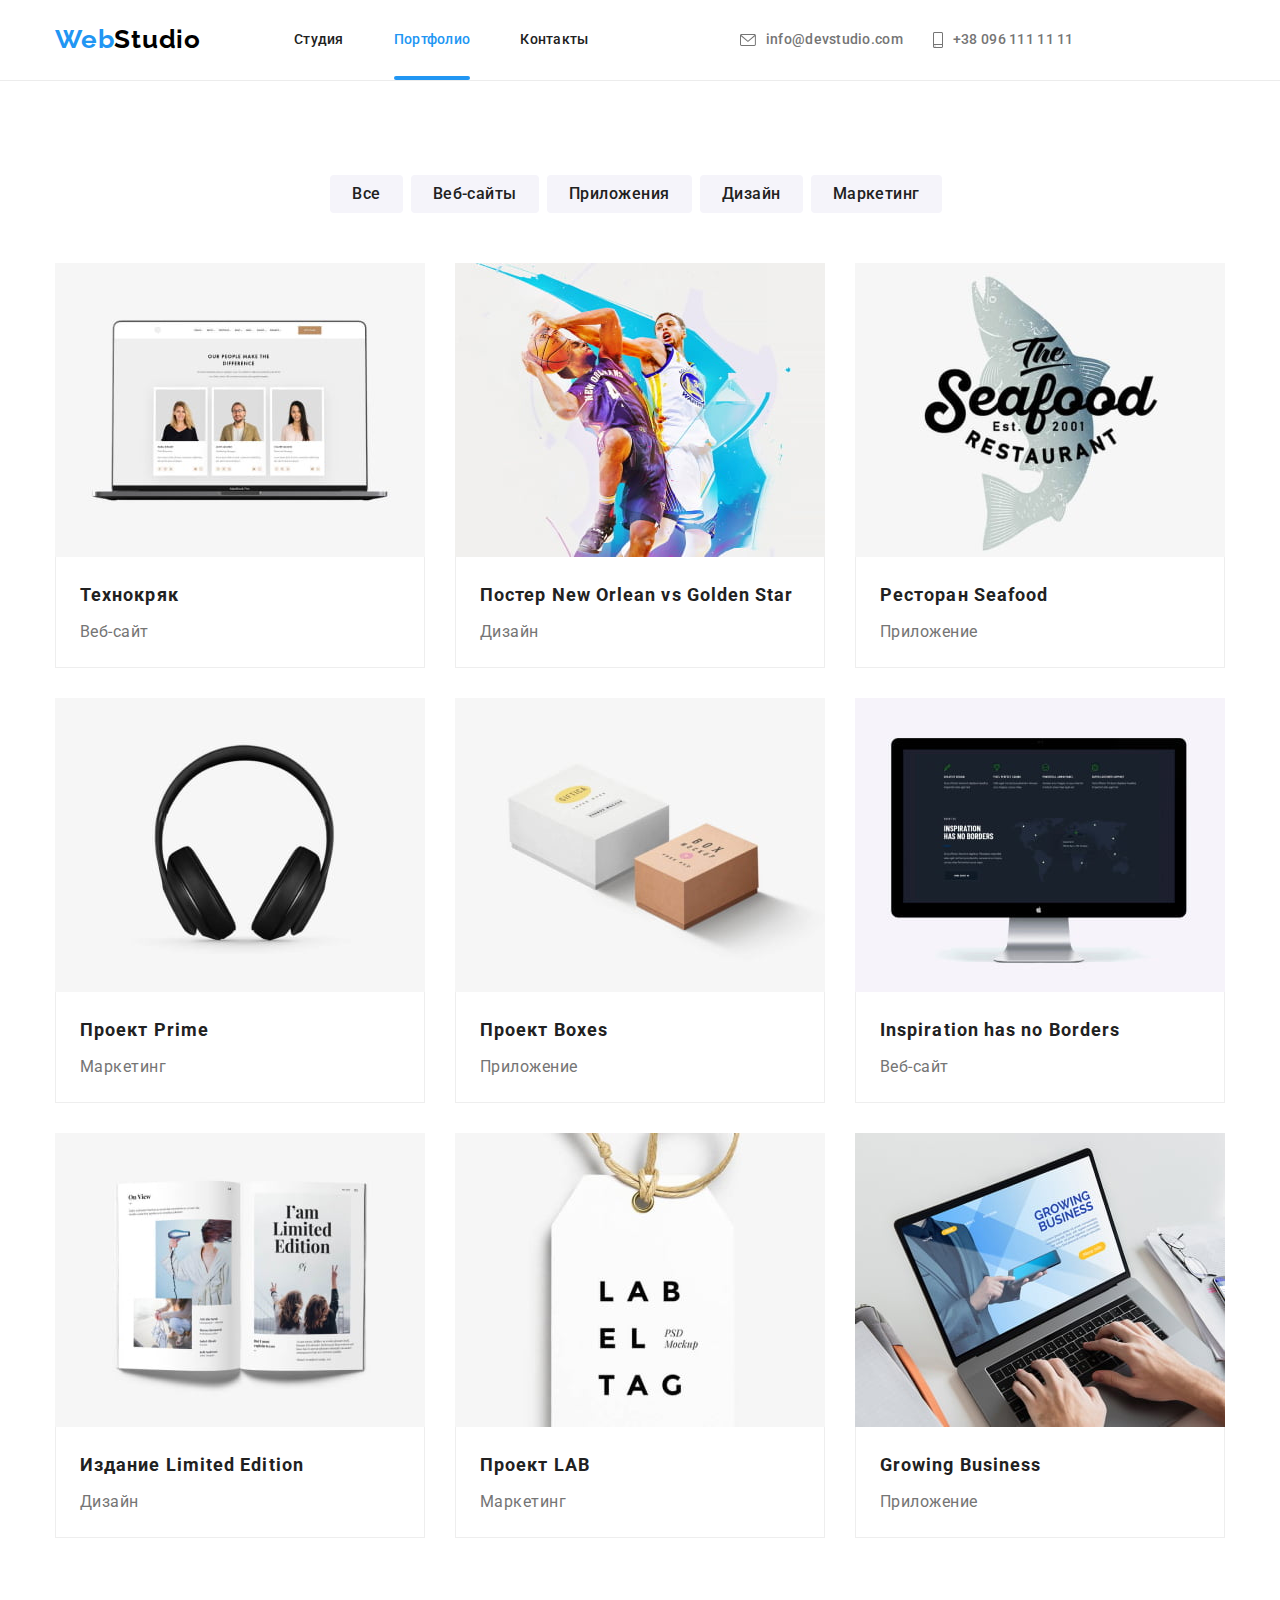
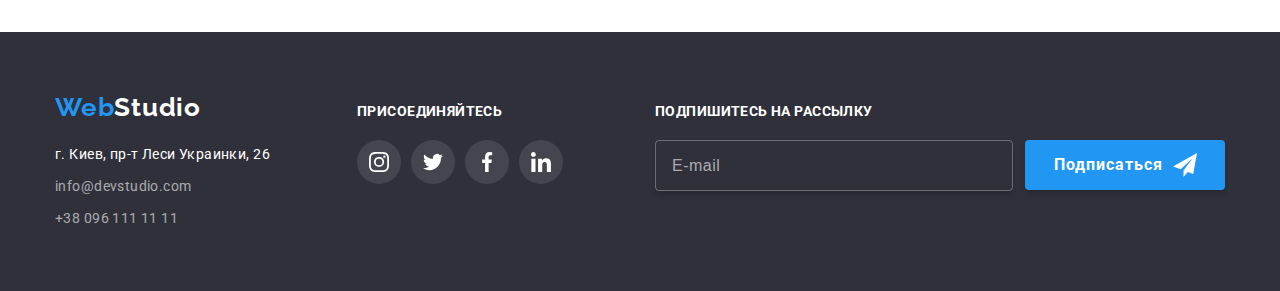
==== portfolio.html @ a3a2fc8f "save 27.04" ====
<!DOCTYPE html>
<html lang="ru">
  <head>
    <meta charset="UTF-8" />
    <meta http-equiv="X-UA-Compatible" content="IE=edge" />
    <meta name="viewport" content="width=device-width, initial-scale=1.0" />
    <title>Портфолио</title>
    <link rel="preconnect" href="https://fonts.googleapis.com" />
    <link rel="preconnect" href="https://fonts.gstatic.com" crossorigin />
    <link
      href="https://fonts.googleapis.com/css2?family=Raleway:wght@700&family=Roboto:wght@400;500;700;900&display=swap"
      rel="stylesheet"
    />
    <link rel="stylesheet" href="./css/main.min.css" />
  </head>
  <body>
    <!-- ---------------------------------------- Шапка ---------------------------------------- -->
    <div class="header">
      <div class="container">
        <div class="header-box">
          <a class="logo" href="./index.html" title="WebStudio"
            ><span class="logo--part">Web</span><span>Studio</span></a
          >
          <button
            type="button"
            class="header-box__button is-open"
            aria-expanded="false"
            aria-controls="header__container"
            data-menu-button
          >
            <!-- viewbox="0 0 40 40" - Меняю значение высоты svg по умолчанию со 150px на нужный мне -->
            <svg class="header-box__icon" aria-label="Переключатель мобильного меню">
              <use class="header-box__icon-cross" href="./images/sprite.svg#menu-close"></use>
              <use class="header-box__icon-menu" href="./images/sprite.svg#menu"></use>
            </svg>
          </button>
          <div class="header__container" id="header__container" data-menu>
            <ul class="nav__list">
              <li class="nav__item">
                <a class="nav__link" href="./index.html" title="Студия">Студия</a>
              </li>
              <li class="nav__item nav__item--select">
                <a class="nav__link nav__link--select" href="./portfolio.html" title="Портфолио"
                  >Портфолио</a
                >
              </li>
              <li class="nav__item">
                <a class="nav__link" href="#" title="Контакты">Контакты</a>
              </li>
            </ul>
            <ul class="contact__list">
              <li class="contact__item">
                <a class="contact__link" href="tel:+380961111111">
                  <div class="contact__box">
                    <div class="contact__icon-box">
                      <svg class="contact__icon-phone">
                        <use href="./images/sprite.svg#smartphone"></use>
                      </svg>
                    </div>
                    <div>+38 096 111 11 11</div>
                  </div>
                </a>
              </li>
              <li class="contact__item">
                <a class="contact__link" href="mailto:info@devstudio.com">
                  <div class="contact__box">
                    <div class="contact__icon-box">
                      <svg class="contact__icon-email">
                        <use href="./images/sprite.svg#envelope"></use>
                      </svg>
                    </div>
                    <div>info@devstudio.com</div>
                  </div>
                </a>
              </li>
            </ul>
            <ul class="social__list">
              <li class="social__item"><a href="#" class="header__link-social">Instagram</a></li>
              <li class="social__item"><a href="#" class="header__link-social">Twitter</a></li>
              <li class="social__item"><a href="#" class="header__link-social">Facebook</a></li>
              <li class="social__item"><a href="#" class="header__link-social">LinkedIn</a></li>
            </ul>
          </div>
        </div>
      </div>
    </div>
    <!-- ----------------------------------- Основной раздел ----------------------------------- -->
    <main>
      <section class="section">
        <div class="container">
          <h1 class="title-invisible">Портфолио</h1>
          <ul class="portfolio__list-btn">
            <li>
              <button class="portfolio__btn" type="button">Все</button>
            </li>
            <li>
              <button class="portfolio__btn" type="button">Веб-сайты</button>
            </li>
            <li>
              <button class="portfolio__btn" type="button">Приложения</button>
            </li>
            <li>
              <button class="portfolio__btn" type="button">Дизайн</button>
            </li>
            <li>
              <button class="portfolio__btn" type="button">Маркетинг</button>
            </li>
          </ul>
          <ul class="portfolio__list-project">
            <li class="portfolio__card">
              <div class="portfolio__card-wrap">
                <img src="./images/portfolio1.jpg" alt="Ноутбук" />
                <div class="portfolio__card-overlay">
                  Технокряк это современная площадка распространения коронавируса. Компании
                  используют эту платформу для цифрового шпионажа и атак на защищённые сервера
                  конкурентов.
                </div>
              </div>
              <a href="#">
                <div class="portfolio__card-border">
                  <h2 class="portfolio__title">Технокряк</h2>
                  <p class="portfolio__subtitle">Веб-сайт</p>
                </div>
              </a>
            </li>
            <li class="portfolio__card">
              <div class="portfolio__card-wrap">
                <img src="./images/portfolio2.jpg" alt="НБА" />
                <div class="portfolio__card-overlay"></div>
              </div>
              <a href="#">
                <div class="portfolio__card-border">
                  <h2 class="portfolio__title">
                    Постер <span lang="en">New Orlean vs Golden Star</span>
                  </h2>
                  <p class="portfolio__subtitle">Дизайн</p>
                </div>
              </a>
            </li>
            <li class="portfolio__card">
              <div class="portfolio__card-wrap">
                <img src="./images/portfolio3.jpg" alt="Рыбный ресторан" />
                <div class="portfolio__card-overlay"></div>
              </div>
              <a href="#">
                <div class="portfolio__card-border">
                  <h2 class="portfolio__title">Ресторан <span lang="en">Seafood</span></h2>
                  <p class="portfolio__subtitle">Приложение</p>
                </div>
              </a>
            </li>
            <li class="portfolio__card">
              <div class="portfolio__card-wrap">
                <img src="./images/portfolio4.jpg" alt="Наушники" />
                <div class="portfolio__card-overlay"></div>
              </div>
              <a href="#">
                <div class="portfolio__card-border">
                  <h2 class="portfolio__title">Проект <span lang="en">Prime</span></h2>
                  <p class="portfolio__subtitle">Маркетинг</p>
                </div>
              </a>
            </li>
            <li class="portfolio__card">
              <div class="portfolio__card-wrap">
                <img src="./images/portfolio5.jpg" alt="Коробки" />
                <div class="portfolio__card-overlay"></div>
              </div>
              <a href="#">
                <div class="portfolio__card-border">
                  <h2 class="portfolio__title">Проект <span lang="en">Boxes</span></h2>
                  <p class="portfolio__subtitle">Приложение</p>
                </div>
              </a>
            </li>
            <li class="portfolio__card">
              <div class="portfolio__card-wrap">
                <img src="./images/portfolio6.jpg" alt="Монитор" />
                <div class="portfolio__card-overlay"></div>
              </div>
              <a href="#">
                <div class="portfolio__card-border">
                  <h2 class="portfolio__title" lang="en">Inspiration has no Borders</h2>
                  <p class="portfolio__subtitle">Веб-сайт</p>
                </div>
              </a>
            </li>
            <li class="portfolio__card">
              <div class="portfolio__card-wrap">
                <img src="./images/portfolio7.jpg" alt="Журнал" />
                <div class="portfolio__card-overlay"></div>
              </div>
              <a href="#">
                <div class="portfolio__card-border">
                  <h2 class="portfolio__title">Издание <span lang="en">Limited Edition</span></h2>
                  <p class="portfolio__subtitle">Дизайн</p>
                </div>
              </a>
            </li>
            <li class="portfolio__card">
              <div class="portfolio__card-wrap">
                <img src="./images/portfolio8.jpg" alt="Бирка" />
                <div class="portfolio__card-overlay"></div>
              </div>
              <a href="#">
                <div class="portfolio__card-border">
                  <h2 class="portfolio__title">Проект <span lang="en">LAB</span></h2>
                  <p class="portfolio__subtitle">Маркетинг</p>
                </div>
              </a>
            </li>
            <li class="portfolio__card">
              <div class="portfolio__card-wrap">
                <img src="./images/portfolio9.jpg" alt="Ноутбук" />
                <div class="portfolio__card-overlay"></div>
              </div>
              <a href="#">
                <div class="portfolio__card-border">
                  <h2 class="portfolio__title" lang="en">Growing Business</h2>
                  <p class="portfolio__subtitle">Приложение</p>
                </div>
              </a>
            </li>
          </ul>
        </div>
      </section>
    </main>
    <!-- --------------------------------------- Подвал ---------------------------------------- -->
    <footer class="section-footer">
      <div class="container">
        <div class="footer">
          <div class="footer__contact">
            <a class="logo logo--footer-view" href="./index.html" title="WebStudio"
              ><span class="logo--part">Web</span>Studio</a
            >
            <address>
              <a
                class="footer__address"
                href="https://goo.gl/maps/hgMJXTx3wMzwPdLG6"
                target="_blank"
                title="Адрес"
                rel="noopener nofollow noreferrer"
                >г. Киев, пр-т Леси Украинки, 26</a
              >
              <ul class="footer__list-links">
                <li>
                  <a class="footer__link" href="mailto:info@devstudio.com">info@devstudio.com</a>
                </li>
                <li>
                  <a class="footer__link" href="tel:+380961111111">+38 096 111 11 11</a>
                </li>
              </ul>
            </address>
          </div>
          <div class="footer__follow">
            <h2 class="footer__title">присоединяйтесь</h2>
            <ul class="footer__list-social">
              <li>
                <a href="#" class="footer__link-social">
                  <svg class="footer__icon">
                    <use href="./images/sprite.svg#instagram"></use>
                  </svg>
                </a>
              </li>
              <li>
                <a href="#" class="footer__link-social">
                  <svg class="footer__icon">
                    <use href="./images/sprite.svg#twitter"></use>
                  </svg>
                </a>
              </li>
              <li>
                <a href="#" class="footer__link-social">
                  <svg class="footer__icon">
                    <use href="./images/sprite.svg#facebook"></use>
                  </svg>
                </a>
              </li>
              <li>
                <a href="#" class="footer__link-social">
                  <svg class="footer__icon">
                    <use href="./images/sprite.svg#linkedin"></use>
                  </svg>
                </a>
              </li>
            </ul>
          </div>
          <div class="footer__subscribe">
            <h2 class="footer__title">Подпишитесь на рассылку</h2>
            <form class="footer__form js-speaker-form-footer">
              <input type="email" name="E-mail" placeholder="E-mail" />
              <button class="footer__btn" type="submit">Подписаться</button>
            </form>
          </div>
        </div>
      </div>
    </footer>
    <script src="./js/menu.js"></script>
    <script src="./js/modal.js"></script>
    <script>
      (() => {
        document.querySelector('.js-speaker-form-footer').addEventListener('submit', e => {
          e.preventDefault();

          new FormData(e.currentTarget).forEach((value, name) => console.log(`${name}: ${value}`));
        });
      })();
    </script>
  </body>
</html>
---- css/main.min.css ----
/*! modern-normalize v1.1.0 | MIT License | https://github.com/sindresorhus/modern-normalize */*,::before,::after{-webkit-box-sizing:border-box;box-sizing:border-box}html{-moz-tab-size:4;-o-tab-size:4;tab-size:4}html{line-height:1.15;-webkit-text-size-adjust:100%}body{margin:0}body{font-family:system-ui,-apple-system,"Segoe UI",Roboto,Helvetica,Arial,sans-serif,"Apple Color Emoji","Segoe UI Emoji"}hr{height:0;color:inherit}abbr[title]{-webkit-text-decoration:underline dotted;text-decoration:underline dotted}b,strong{font-weight:bolder}code,kbd,samp,pre{font-family:ui-monospace,SFMono-Regular,Consolas,"Liberation Mono",Menlo,monospace;font-size:1em}small{font-size:80%}sub,sup{font-size:75%;line-height:0;position:relative;vertical-align:baseline}sub{bottom:-0.25em}sup{top:-0.5em}table{text-indent:0;border-color:inherit}button,input,optgroup,select,textarea{font-family:inherit;font-size:100%;line-height:1.15;margin:0}button,select{text-transform:none}button,[type=button],[type=reset],[type=submit]{-webkit-appearance:button}::-moz-focus-inner{border-style:none;padding:0}:-moz-focusring{outline:1px dotted ButtonText}:-moz-ui-invalid{box-shadow:none}legend{padding:0}progress{vertical-align:baseline}::-webkit-inner-spin-button,::-webkit-outer-spin-button{height:auto}[type=search]{-webkit-appearance:textfield;outline-offset:-2px}::-webkit-search-decoration{-webkit-appearance:none}::-webkit-file-upload-button{-webkit-appearance:button;font:inherit}summary{display:list-item}*:where(:not(iframe, canvas, img, svg, video):not(svg *, symbol *)){all:unset;display:revert}*,*::before,*::after{-webkit-box-sizing:border-box;box-sizing:border-box}a,button{cursor:revert}ol,ul,menu{list-style:none}img{max-width:100%}table{border-collapse:collapse}textarea{white-space:revert}meter{-webkit-appearance:revert;-moz-appearance:revert;appearance:revert}::-webkit-input-placeholder{color:unset}::-moz-placeholder{color:unset}:-ms-input-placeholder{color:unset}::-ms-input-placeholder{color:unset}::placeholder{color:unset}:where([hidden]){display:none}:where([contenteditable]){-moz-user-modify:read-write;-webkit-user-modify:read-write;overflow-wrap:break-word;-webkit-line-break:after-white-space}:where([draggable="true"]){-webkit-user-drag:element}input[type=checkbox],input[type=radio]{all:revert}input,textarea,select,label{all:revert}img{display:block;max-width:100%}:root{--bg-color-main: #ffffff;--accent-color: #2196f3;--main-font-color: #757575;--accent-font-color: #ffffff;--title-font-color: #212121;--minor-bg-color: #f5f4fa;--logo-half-color: #000000;--bg-color-active-btn: #188ce8;--footer-color: #2f303a;--noactive-icon-color: #afb1b8;--main-margin: 30px;--timing-duration: 250ms;--timing-function: cubic-bezier(0.4, 0, 0.2, 1)}.portfolio__card-overlay,.portfolio__card,.portfolio__btn,.footer__btn,.footer__link-social,.footer__link,.footer__address,.clients__icon,.clients__link,.team__icon-social,.team__link-social,.modal__btn-form,.modal__icon-checkbox,.modal__field textarea,.modal__input,.modal__icon,.modal__icon-close,.modal,.backdrop,.hero__btn,.contact__icon-phone,.contact__icon-email,.contact__link,.nav__link,.header-box__icon,.logo{-webkit-transition-duration:var(--timing-duration);transition-duration:var(--timing-duration);-webkit-transition-timing-function:var(--timing-function);transition-timing-function:var(--timing-function)}body{font-family:"Roboto",sans-serif;font-size:14px;background-color:var(--bg-color-main);color:var(--main-font-color)}.container{margin-left:auto;margin-right:auto;padding-left:15px;padding-right:15px}@media screen and (min-width: 480px){.container{width:480px}}@media screen and (min-width: 768px){.container{width:768px}}@media screen and (min-width: 1200px){.container{width:1200px}}.title-invisible{position:absolute;width:1px;height:1px;margin:-1px;border:0;padding:0;white-space:nowrap;-webkit-clip-path:inset(100%);clip-path:inset(100%);clip:rect(0 0 0 0);overflow:hidden}.section{padding-top:60px;padding-bottom:60px}.section:nth-child(3){display:none}@media screen and (min-width: 1200px){.section{padding-top:94px;padding-bottom:94px}.section:nth-child(3){display:block;padding-top:0}}.logo{display:inline-block;padding-top:16px;padding-bottom:16px;font-family:"Raleway",sans-serif;font-weight:bold;font-size:24px;line-height:1.17;letter-spacing:.03em;color:var(--logo-half-color);-webkit-transition-property:color;transition-property:color}@media screen and (min-width: 768px){.logo{padding-top:26px;padding-bottom:26px}}@media screen and (min-width: 1200px){.logo{padding-top:24px;padding-bottom:25px;font-size:26px;line-height:1.19}}.logo:hover{color:var(--accent-color)}.logo:focus{color:var(--accent-color)}.logo--part{color:var(--accent-color)}.logo--footer-view{padding:0;margin-bottom:20px;color:var(--accent-font-color)}.header{position:relative;border-bottom:1px solid #ececec}.header-box{display:-webkit-box;display:-ms-flexbox;display:flex;-webkit-box-align:center;-ms-flex-align:center;align-items:center;-webkit-box-pack:justify;-ms-flex-pack:justify;justify-content:space-between;min-height:60px}@media screen and (min-width: 768px){.header-box{min-height:80px}}.header-box__button{display:-webkit-inline-box;display:-ms-inline-flexbox;display:inline-flex;width:40px;height:40px;margin-top:10px;border:none;background-color:rgba(0,0,0,0);z-index:4}@media screen and (min-width: 768px){.header-box__button{display:none}}.header-box__button .header-box__icon-cross{display:none}.header-box__button.is-open .header-box__icon-cross{display:block}.header-box__button.is-open .header-box__icon-menu{display:none}.header-box__icon{fill:var(--title-font-color);-webkit-transition-property:fill;transition-property:fill}.header-box__button:hover .header-box__icon{cursor:pointer;fill:var(--accent-color)}.header__container{background-color:var(--bg-color-main)}@media screen and (max-width: 767px){.header__container{display:none;padding-top:48px;padding-left:40px;position:absolute;top:0;left:0;width:100%;height:796px;z-index:3}.header__container.is-open{display:block}}@media screen and (min-width: 768px){.header__container{display:-webkit-box;display:-ms-flexbox;display:flex;-webkit-box-flex:1;-ms-flex-positive:1;flex-grow:1;-webkit-box-pack:justify;-ms-flex-pack:justify;justify-content:space-between}}@media screen and (min-width: 768px){.nav__list{display:-webkit-box;display:-ms-flexbox;display:flex;margin-left:88px}}@media screen and (min-width: 1200px){.nav__list{display:-webkit-box;display:-ms-flexbox;display:flex;margin-left:93px}}@media screen and (max-width: 767px){.nav__item:not(:last-child){margin-bottom:32px}}@media screen and (min-width: 768px){.nav__item:not(:last-child){margin-right:50px}}@media screen and (min-width: 768px){.nav__item--select{position:relative}.nav__item--select::after{position:absolute;display:block;content:"";bottom:0;left:0;width:100%;height:4px;background:var(--accent-color);border-radius:2px}}@media screen and (min-width: 768px){.nav__link.nav__link--select{color:var(--accent-color);-webkit-transition-property:color;transition-property:color;-webkit-transition-duration:var(--timing-duration);transition-duration:var(--timing-duration);-webkit-transition-timing-function:var(--timing-function);transition-timing-function:var(--timing-function)}}.nav__link{color:var(--title-font-color);-webkit-transition-property:color;transition-property:color}@media screen and (max-width: 767px){.nav__link{display:inline-block;font-weight:500;font-size:40px;line-height:1.18;letter-spacing:.02em}}@media screen and (min-width: 768px){.nav__link{display:block;padding-top:32px;padding-bottom:32px;font-weight:500;font-size:14px;line-height:1.14;letter-spacing:.02em}}.nav__link:hover{color:var(--accent-color)}.nav__link:focus{color:var(--accent-color)}@media screen and (min-width: 768px)and (max-width: 1199px){.contact__list{display:-webkit-box;display:-ms-flexbox;display:flex;-webkit-box-orient:vertical;-webkit-box-direction:reverse;-ms-flex-direction:column-reverse;flex-direction:column-reverse;margin-left:82px;padding-top:21px;padding-bottom:21px}}@media screen and (min-width: 1200px){.contact__list{display:-webkit-box;display:-ms-flexbox;display:flex;-webkit-box-orient:horizontal;-webkit-box-direction:reverse;-ms-flex-direction:row-reverse;flex-direction:row-reverse;-webkit-box-pack:end;-ms-flex-pack:end;justify-content:flex-end}}@media screen and (max-width: 767px){.contact__item:not(:last-child){margin-top:302px;margin-bottom:32px}}@media screen and (min-width: 768px)and (max-width: 1199px){.contact__item:not(:first-child){margin-bottom:10px}}@media screen and (min-width: 1200px){.contact__item:not(:first-child){margin-right:30px}}@media screen and (min-width: 768px){.contact__box{display:-webkit-box;display:-ms-flexbox;display:flex;-webkit-box-align:center;-ms-flex-align:center;align-items:center}}@media screen and (max-width: 767px){.contact__icon-box{display:none}}.contact__link{color:inherit;-webkit-transition-property:color;transition-property:color}@media screen and (max-width: 767px){.contact__link{display:inline-block}.contact__link[href*=tel]{font-weight:500;font-size:34px;line-height:1.18;letter-spacing:.02em;color:var(--accent-color)}.contact__link[href*=mailto]{font-weight:500;font-size:24px;line-height:1.17;letter-spacing:.02em;color:inherit}}@media screen and (min-width: 768px){.contact__link{display:block;font-family:"Roboto";font-weight:500;font-size:12px;line-height:1.17;letter-spacing:.02em}.contact__link:hover{color:var(--accent-color)}.contact__link:focus{color:var(--accent-color)}}@media screen and (min-width: 1200px){.contact__link{display:block;padding-top:32px;padding-bottom:32px;font-weight:500;font-size:14px;line-height:1.14;letter-spacing:.02em}.contact__link:hover{color:var(--accent-color)}.contact__link:focus{color:var(--accent-color)}}.contact__icon-email{display:block;margin-right:10px;width:16px;height:12px;fill:var(--main-font-color);-webkit-transition-property:fill;transition-property:fill}.contact__icon-phone{display:block;margin-right:10px;width:10px;height:16px;fill:var(--main-font-color);-webkit-transition-property:fill;transition-property:fill}.contact__link:hover .contact__icon-email{fill:var(--accent-color)}.contact__link:hover .contact__icon-phone{fill:var(--accent-color)}.contact__link:focus .contact__icon-email{fill:var(--accent-color)}.contact__link:focus .contact__icon-phone{fill:var(--accent-color)}.social__list{margin-top:64px}.social__item{display:inline-block}.social__item:not(:first-child){padding-left:10px}.social__item:not(:last-child){padding-right:10px;border-right:1px solid rgba(33,33,33,.2)}@media screen and (min-width: 768px){.social__item{display:none}}.header__link-social{font-weight:500;font-size:18px;line-height:1.22;letter-spacing:.02em;color:var(--accent-color)}.hero{padding-top:118px;padding-bottom:118px;height:400px;max-width:480px;margin-left:auto;margin-right:auto;background-color:#c4c4c4;background-image:-webkit-gradient(linear, left top, right top, from(rgba(47, 48, 58, 0.4)), to(rgba(47, 48, 58, 0.4))),url(../images/hero.jpg);background-image:linear-gradient(to right, rgba(47, 48, 58, 0.4), rgba(47, 48, 58, 0.4)),url(../images/hero.jpg);background-repeat:no-repeat;background-position:center;background-size:cover}@media screen and (min-width: 768px){.hero{max-width:768px}}@media screen and (min-width: 1200px){.hero{padding-top:200px;padding-bottom:200px;height:600px;max-width:1600px}}.hero__title{display:block;margin-left:auto;margin-right:auto;margin-bottom:var(--main-margin);width:360px;font-weight:900;font-size:26px;line-height:1.62;text-align:center;letter-spacing:.06em;text-transform:uppercase;color:var(--accent-font-color)}@media screen and (min-width: 1200px){.hero__title{width:696px;font-size:44px;line-height:1.36}}.hero__btn{display:block;margin-left:auto;margin-right:auto;padding:10px 32px;min-width:200px;border-radius:4px;border:none;font-family:inherit;font-weight:bold;font-size:16px;line-height:1.87;-webkit-box-align:center;-ms-flex-align:center;align-items:center;text-align:center;letter-spacing:.06em;background-color:var(--accent-color);color:var(--accent-font-color);-webkit-transition-property:background-color,-webkit-box-shadow;transition-property:background-color,-webkit-box-shadow;transition-property:background-color,box-shadow;transition-property:background-color,box-shadow,-webkit-box-shadow}.hero__btn:hover{background-color:var(--bg-color-active-btn);cursor:pointer;-webkit-box-shadow:0px 4px 4px rgba(0,0,0,.15);box-shadow:0px 4px 4px rgba(0,0,0,.15)}.hero__btn:focus{background-color:var(--bg-color-active-btn);cursor:pointer;-webkit-box-shadow:0px 4px 4px rgba(0,0,0,.15);box-shadow:0px 4px 4px rgba(0,0,0,.15)}.backdrop{position:fixed;top:0;left:0;width:100%;height:100%;z-index:2;opacity:1;overflow-y:scroll;background:rgba(0,0,0,.2);-webkit-transition-property:opacity;transition-property:opacity}.backdrop.is-hidden{opacity:0;pointer-events:none}.modal{position:absolute;top:50%;left:50%;-webkit-transform:translate(-50%, -50%) perspective(600px) rotateX(0deg);transform:translate(-50%, -50%) perspective(600px) rotateX(0deg);opacity:1;width:450px;height:609px;z-index:3;background:var(--bg-color-main);-webkit-box-shadow:0px 1px 3px rgba(0,0,0,.12),0px 1px 1px rgba(0,0,0,.14),0px 2px 1px rgba(0,0,0,.2);box-shadow:0px 1px 3px rgba(0,0,0,.12),0px 1px 1px rgba(0,0,0,.14),0px 2px 1px rgba(0,0,0,.2);border-radius:4px;-webkit-transition-property:opacity,-webkit-transform;transition-property:opacity,-webkit-transform;transition-property:transform,opacity;transition-property:transform,opacity,-webkit-transform}@media screen and (min-width: 1200px){.modal{width:528px;height:581px}}.modal__title{padding-top:40px;margin-left:40px;width:370px;font-weight:700;font-size:20px;line-height:1.15;text-align:center;letter-spacing:.03em;color:var(--title-font-color)}@media screen and (min-width: 1200px){.modal__title{width:448px}}.backdrop.is-hidden .modal{-webkit-transform:translate(-50%, -50%) perspective(600px) rotateX(-45deg);transform:translate(-50%, -50%) perspective(600px) rotateX(-45deg);opacity:0}.modal__btn-close{position:absolute;display:block;top:8px;right:8px;width:30px;height:30px}.modal__icon-close{position:absolute;display:block;top:8px;right:8px;width:30px;height:30px;fill:var(--title-font-color);-webkit-transition-property:fill;transition-property:fill}.modal__icon-close:hover{cursor:pointer;fill:var(--accent-color)}.modal__icon-close:focus{cursor:pointer;fill:var(--accent-color)}.modal__form{width:370px;margin-left:auto;margin-right:auto;margin-top:12px}@media screen and (min-width: 1200px){.modal__form{width:448px}}.modal__field{display:-webkit-box;display:-ms-flexbox;display:flex;-webkit-box-orient:vertical;-webkit-box-direction:normal;-ms-flex-direction:column;flex-direction:column;position:relative;font-weight:400;font-size:12px;line-height:1.17;letter-spacing:.01em}.modal__icon{position:absolute;top:44%;left:12px;display:inline-block;width:18px;height:18px;fill:var(--title-font-color);-webkit-transition-property:fill;transition-property:fill}.modal__input{height:40px;margin-top:4px;margin-bottom:10px;padding-left:40px;border:1px solid rgba(33,33,33,.2);border-radius:4px;-webkit-transition-property:border-color;transition-property:border-color}@media screen and (min-width: 1200px){.modal__input{padding-left:42px}}.modal__field:focus-within>.modal__input{outline:none;border:1px solid var(--accent-color);border-radius:4px}.modal__field:focus-within>.modal__icon{fill:var(--accent-color)}.modal__field textarea{height:120px;padding-left:16px;padding-right:16px;padding-top:12px;padding-bottom:12px;margin-top:4px;resize:none;border:1px solid rgba(33,33,33,.2);-webkit-box-sizing:border-box;box-sizing:border-box;border-radius:4px;-webkit-transition-property:border-color;transition-property:border-color}.modal__field textarea:focus{outline:none;border:1px solid var(--accent-color);border-radius:4px}.modal__field textarea::-webkit-input-placeholder{font-family:"Roboto";font-weight:400;font-size:14px;line-height:1.14;letter-spacing:.01em;color:rgba(117,117,117,.5)}.modal__field textarea::-moz-placeholder{font-family:"Roboto";font-weight:400;font-size:14px;line-height:1.14;letter-spacing:.01em;color:rgba(117,117,117,.5)}.modal__field textarea:-ms-input-placeholder{font-family:"Roboto";font-weight:400;font-size:14px;line-height:1.14;letter-spacing:.01em;color:rgba(117,117,117,.5)}.modal__field textarea::-ms-input-placeholder{font-family:"Roboto";font-weight:400;font-size:14px;line-height:1.14;letter-spacing:.01em;color:rgba(117,117,117,.5)}.modal__field textarea::placeholder{font-family:"Roboto";font-weight:400;font-size:14px;line-height:1.14;letter-spacing:.01em;color:rgba(117,117,117,.5)}.modal__field-checkbox{display:-webkit-box;display:-ms-flexbox;display:flex;margin-top:20px;-webkit-box-align:center;-ms-flex-align:center;align-items:center;text-align:center;font-size:12px;line-height:1.17;letter-spacing:.03em}@media screen and (min-width: 1200px){.modal__field-checkbox{margin-left:13px;font-size:14px;line-height:1.71}}.modal__field-checkbox input{appearance:none;-webkit-appearance:none;-moz-appearance:none;position:absolute}.modal__icon-checkbox{display:inline-block;width:15px;height:15px;margin-right:8px;border:2px solid var(--title-font-color);border-radius:2px;-webkit-transition-property:border-color,background-color;transition-property:border-color,background-color}@media screen and (min-width: 1200px){.modal__icon-checkbox{margin-right:7px}}.modal__field-checkbox input:checked+.modal__icon-checkbox{background-color:var(--accent-color);border-color:var(--accent-color);background-image:url(../images/check.svg);background-size:contain;background-origin:border-box}.modal__link-checkbox{-webkit-text-decoration-line:underline;text-decoration-line:underline;color:var(--accent-color)}.modal__btn-form{display:-webkit-box;display:-ms-flexbox;display:flex;width:200px;height:50px;margin-top:30px;margin-left:auto;margin-right:auto;font-weight:700;font-size:16px;line-height:1.88;-webkit-box-align:center;-ms-flex-align:center;align-items:center;-webkit-box-pack:center;-ms-flex-pack:center;justify-content:center;letter-spacing:.06em;color:var(--accent-font-color);background:var(--accent-color);-webkit-box-shadow:0px 4px 4px rgba(0,0,0,.15);box-shadow:0px 4px 4px rgba(0,0,0,.15);border-radius:4px;-webkit-transition-property:background-color;transition-property:background-color}.modal__btn-form:hover{background-color:var(--bg-color-active-btn);cursor:pointer}.modal__btn-form:focus{background-color:var(--bg-color-active-btn);cursor:pointer}@media screen and (min-width: 768px){.advantage__list{display:-webkit-box;display:-ms-flexbox;display:flex;-ms-flex-wrap:wrap;flex-wrap:wrap}}.advantage__item::before{display:block;margin-bottom:var(--main-margin);content:"";height:120px;background-color:var(--minor-bg-color);background-repeat:no-repeat;background-position:center}@media screen and (max-width: 767px){.advantage__item:not(:last-child){margin-bottom:var(--main-margin)}}@media screen and (min-width: 768px)and (max-width: 1199px){.advantage__item{display:block;-ms-flex-preferred-size:calc((100% - 1*var(--main-margin))/2);flex-basis:calc((100% - 1*var(--main-margin))/2)}.advantage__item:not(:nth-child(2n)){margin-right:var(--main-margin)}.advantage__item:not(:nth-last-child(-n+2)){margin-bottom:var(--main-margin)}}@media screen and (min-width: 1200px){.advantage__item{display:block;-ms-flex-preferred-size:calc((100% - 3*var(--main-margin))/4);flex-basis:calc((100% - 3*var(--main-margin))/4)}.advantage__item:not(:nth-child(4)){margin-right:var(--main-margin)}}.advantage__icon-one::before{background-image:url(../images/bg-antenna.svg)}.advantage__icon-two::before{background-image:url(../images/bg-clock.svg)}.advantage__icon-three::before{background-image:url(../images/bg-diagram.svg)}.advantage__icon-four::before{background-image:url(../images/bg-astronaut.svg)}.advantage__title{display:block;margin-bottom:10px;text-align:center;font-weight:bold;line-height:1.14;letter-spacing:.03em;text-transform:uppercase;color:var(--title-font-color)}@media screen and (min-width: 768px){.advantage__title{text-align:left}}.advantage__text{line-height:1.71;letter-spacing:.03em}.works__title{display:block;margin-bottom:50px;font-weight:bold;font-size:36px;line-height:1.16;text-align:center;letter-spacing:.03em;color:var(--title-font-color)}.works__list{display:-webkit-box;display:-ms-flexbox;display:flex;-webkit-box-pack:justify;-ms-flex-pack:justify;justify-content:space-between}.works__item{position:relative}.works__overlay{position:absolute;bottom:0;left:0;width:370px;height:70px;padding-top:27px;background:rgba(47,48,58,.8);font-style:normal;font-weight:700;font-size:14px;line-height:1.14;text-align:center;letter-spacing:.03em;text-transform:uppercase;color:var(--accent-font-color)}.team{background-color:var(--minor-bg-color)}.team__title{display:block;margin-bottom:50px;font-size:28px;font-weight:bold;line-height:1.18;text-align:center;letter-spacing:.03em;color:var(--title-font-color)}@media screen and (min-width: 1200px){.team__title{font-size:36px;line-height:1.16}}@media screen and (min-width: 768px){.team__list{display:-webkit-box;display:-ms-flexbox;display:flex;-ms-flex-wrap:wrap;flex-wrap:wrap}}.team__card{display:block;background-color:var(--bg-color-main);-webkit-box-shadow:0px 1px 3px rgba(0,0,0,.12),0px 1px 1px rgba(0,0,0,.14),0px 2px 1px rgba(0,0,0,.2);box-shadow:0px 1px 3px rgba(0,0,0,.12),0px 1px 1px rgba(0,0,0,.14),0px 2px 1px rgba(0,0,0,.2);border-radius:0px 0px 4px 4px}@media screen and (max-width: 767px){.team__card:not(:last-child){margin-bottom:var(--main-margin)}}@media screen and (min-width: 768px)and (max-width: 1199px){.team__card{display:block;width:calc((100% - 1*var(--main-margin))/2)}.team__card:not(:nth-child(2n)){margin-right:var(--main-margin)}.team__card:not(:nth-last-child(-n+2)){margin-bottom:var(--main-margin)}}@media screen and (min-width: 1200px){.team__card{display:block;width:calc((100% - 3*var(--main-margin))/4)}.team__card:not(:last-child){margin-right:var(--main-margin)}}.team__card-low{padding-top:30px;padding-bottom:30px}.team__nickname{min-width:250px;margin-left:auto;margin-right:auto;margin-bottom:10px;font-size:16px;line-height:1.19;text-align:center;letter-spacing:.03em;font-weight:500;color:var(--title-font-color)}.team__position{min-width:250px;margin-left:auto;margin-right:auto;font-size:16px;line-height:1.19;text-align:center;letter-spacing:.03em}.team__list-social{display:-webkit-box;display:-ms-flexbox;display:flex;-webkit-box-pack:center;-ms-flex-pack:center;justify-content:center;padding-left:32px;padding-right:32px;margin-top:16px}.team__link-social{display:block;margin-right:10px;padding:12px;background-color:var(--bg-color-main);text-decoration:none;border-radius:50%;-webkit-transition-property:background-color;transition-property:background-color}.team__link-social:hover{background-color:var(--accent-color)}.team__link-social:hover .team__icon-social{fill:var(--accent-font-color)}.team__link-social:focus{background-color:var(--accent-color)}.team__link-social:focus .team__icon-social{fill:var(--accent-font-color)}.team__icon-social{display:block;width:20px;height:20px;fill:var(--noactive-icon-color);-webkit-transition-property:fill;transition-property:fill}.clients__title{display:block;margin-bottom:50px;font-size:28px;font-weight:bold;line-height:1.18;text-align:center;letter-spacing:.03em;color:var(--title-font-color)}@media screen and (min-width: 1200px){.clients__title{font-size:36px;line-height:1.16}}.clients__list{display:-webkit-box;display:-ms-flexbox;display:flex;-ms-flex-wrap:wrap;flex-wrap:wrap}@media screen and (max-width: 767px){.clients__item{-webkit-box-pack:center;-ms-flex-pack:center;justify-content:center;width:calc((100% - 1*var(--main-margin))/2)}.clients__item:not(:nth-child(2n)){margin-right:var(--main-margin)}.clients__item:not(:nth-last-child(-n+2)){margin-bottom:var(--main-margin)}}@media screen and (min-width: 768px)and (max-width: 1199px){.clients__item{display:block;width:calc((100% - 2*var(--main-margin))/3)}.clients__item:not(:nth-child(3n)){margin-right:var(--main-margin)}.clients__item:not(:nth-last-child(-n+3)){margin-bottom:var(--main-margin)}}@media screen and (min-width: 1200px){.clients__item{display:block;width:calc((100% - 5*var(--main-margin))/6)}.clients__item:not(:last-child){margin-right:var(--main-margin)}}.clients__link{display:-webkit-box;display:-ms-flexbox;display:flex;-webkit-box-pack:center;-ms-flex-pack:center;justify-content:center;-webkit-box-align:center;-ms-flex-align:center;align-items:center;border:1px solid var(--noactive-icon-color);border-radius:4px;-webkit-transition-property:border-color;transition-property:border-color}@media screen and (max-width: 767px){.clients__link{width:210px;height:92px}}@media screen and (min-width: 768px)and (max-width: 1199px){.clients__link{width:226px;height:92px}}@media screen and (min-width: 1200px){.clients__link{width:170px;height:92px}}.clients__link:hover{border-color:var(--accent-color)}.clients__link:hover .clients__icon{fill:var(--accent-color)}.clients__link:focus{border-color:var(--accent-color)}.clients__link:focus .clients__icon{fill:var(--accent-color)}.clients__icon{width:106px;height:60px;fill:var(--noactive-icon-color);-webkit-transition-property:fill;transition-property:fill}.section-footer{padding-top:60px;padding-bottom:60px;background-color:var(--footer-color)}@media screen and (min-width: 768px){.footer{display:-webkit-box;display:-ms-flexbox;display:flex;-ms-flex-wrap:wrap;flex-wrap:wrap}}.footer__title{font-style:normal;font-weight:700;line-height:1.14;letter-spacing:.03em;text-transform:uppercase;color:var(--accent-font-color)}.footer__contact{-ms-flex-preferred-size:232px;flex-basis:232px}@media screen and (max-width: 767px){.footer__contact{margin-left:auto;margin-right:auto;text-align:center}}@media screen and (min-width: 768px)and (max-width: 1199px){.footer__contact{margin-left:76px;text-align:center}}.footer__list-links li:not(:last-child){margin-bottom:8px}.footer__address{display:inline-block;margin-bottom:8px;font-size:14px;font-weight:400;line-height:1.71;letter-spacing:.03em;color:var(--accent-font-color);-webkit-transition-property:color;transition-property:color}@media screen and (max-width: 767px){.footer__address{text-align:center}}.footer__address:hover{color:var(--accent-color)}.footer__address:focus{color:var(--accent-color)}.footer__link{display:inline-block;font-style:normal;line-height:1.71;letter-spacing:.03em;color:rgba(255,255,255,.6);-webkit-transition-property:color;transition-property:color}@media screen and (max-width: 767px){.footer__link{text-align:center}}.footer__link:hover{color:var(--accent-color)}.footer__link:focus{color:var(--accent-color)}.footer__follow{-ms-flex-preferred-size:206px;flex-basis:206px}@media screen and (max-width: 767px){.footer__follow{margin-left:auto;margin-right:auto;margin-top:60px;text-align:center}}@media screen and (min-width: 768px)and (max-width: 1199px){.footer__follow{margin-left:165px;text-align:center}}@media screen and (min-width: 1200px){.footer__follow{padding-top:12px;margin-left:70px}}.footer__list-social{display:-webkit-box;display:-ms-flexbox;display:flex;-webkit-box-pack:center;-ms-flex-pack:center;justify-content:center;margin-top:20px}.footer__list-social li:not(:last-child){margin-right:10px}.footer__link-social{display:block;padding:12px;text-align:center;text-decoration:none;background-color:#44454e;border-radius:50%;-webkit-transition-property:background-color;transition-property:background-color}.footer__link-social:hover{background-color:var(--accent-color)}.footer__link-social:hover .footer__icon{fill:var(--accent-font-color)}.footer__link-social:focus{background-color:var(--accent-color)}.footer__link-social:focus .footer__icon{fill:var(--accent-font-color)}.footer__icon{display:block;width:20px;height:20px;fill:var(--accent-font-color)}@media screen and (max-width: 1199px){.footer__subscribe{-ms-flex-preferred-size:450px;flex-basis:450px;margin-left:auto;margin-right:auto;margin-top:60px;text-align:center}}@media screen and (min-width: 1200px){.footer__subscribe{-ms-flex-preferred-size:550px;flex-basis:550px;padding-top:12px;margin-left:92px}}.footer__form{display:-webkit-box;display:-ms-flexbox;display:flex;-ms-flex-wrap:wrap;flex-wrap:wrap}@media screen and (min-width: 1200px){.footer__form{-ms-flex-wrap:nowrap;flex-wrap:nowrap}}.footer__form input{width:450px;height:47px;padding-left:16px;margin-top:20px;display:-webkit-box;display:-ms-flexbox;display:flex;-webkit-box-align:center;-ms-flex-align:center;align-items:center;font-size:16px;line-height:1.25;letter-spacing:.03em;color:var(--accent-font-color);background-color:inherit;border:1px solid rgba(255,255,255,.3);border-radius:4px;-webkit-box-shadow:0px 4px 4px 0px rgba(0,0,0,.1490196078);box-shadow:0px 4px 4px 0px rgba(0,0,0,.1490196078)}@media screen and (min-width: 1200px){.footer__form input{width:338px;margin-right:12px}}.footer__form input::-webkit-input-placeholder{font-size:16px;line-height:1.25;letter-spacing:.03em;color:rgba(255,255,255,.6)}.footer__form input::-moz-placeholder{font-size:16px;line-height:1.25;letter-spacing:.03em;color:rgba(255,255,255,.6)}.footer__form input:-ms-input-placeholder{font-size:16px;line-height:1.25;letter-spacing:.03em;color:rgba(255,255,255,.6)}.footer__form input::-ms-input-placeholder{font-size:16px;line-height:1.25;letter-spacing:.03em;color:rgba(255,255,255,.6)}.footer__form input::placeholder{font-size:16px;line-height:1.25;letter-spacing:.03em;color:rgba(255,255,255,.6)}.footer__btn{display:-webkit-box;display:-ms-flexbox;display:flex;width:200px;height:50px;margin-top:20px;padding-left:29px;font-weight:700;font-size:16px;line-height:1.88;-webkit-box-align:center;-ms-flex-align:center;align-items:center;text-align:center;letter-spacing:.06em;color:var(--accent-font-color);background:var(--accent-color);-webkit-box-shadow:0px 4px 4px rgba(0,0,0,.15);box-shadow:0px 4px 4px rgba(0,0,0,.15);border-radius:4px;background-image:url(../images/send.svg);background-repeat:no-repeat;background-position:top 13px left 148px;-webkit-transition-property:background-color;transition-property:background-color}@media screen and (max-width: 1199px){.footer__btn{margin-left:auto;margin-right:auto}}.footer__btn:hover{background-color:var(--bg-color-active-btn)}.portfolio__list-btn{display:-webkit-box;display:-ms-flexbox;display:flex;-ms-flex-wrap:wrap;flex-wrap:wrap;margin-bottom:50px}@media screen and (max-width: 767px){.portfolio__list-btn li:not(:nth-last-child(-n+2)){margin-bottom:15px}}@media screen and (min-width: 768px){.portfolio__list-btn{-webkit-box-pack:center;-ms-flex-pack:center;justify-content:center}}.portfolio__btn{border-radius:4px;border:none;padding:6px 22px;margin-right:8px;font-family:inherit;font-weight:500;font-size:16px;line-height:1.62;text-align:center;letter-spacing:.03em;background-color:var(--minor-bg-color);color:var(--title-font-color);-webkit-box-shadow:0;box-shadow:0;-webkit-transition-property:background-color,color,-webkit-box-shadow;transition-property:background-color,color,-webkit-box-shadow;transition-property:background-color,color,box-shadow;transition-property:background-color,color,box-shadow,-webkit-box-shadow}.portfolio__btn:hover{background-color:var(--accent-color);color:var(--accent-font-color);cursor:pointer;-webkit-box-shadow:0px 3px 1px rgba(0,0,0,.1),0px 1px 2px rgba(0,0,0,.08),0px 2px 2px rgba(0,0,0,.12);box-shadow:0px 3px 1px rgba(0,0,0,.1),0px 1px 2px rgba(0,0,0,.08),0px 2px 2px rgba(0,0,0,.12)}.portfolio__btn:focus{background-color:var(--accent-color);color:var(--accent-font-color);cursor:pointer;-webkit-box-shadow:0px 3px 1px rgba(0,0,0,.1),0px 1px 2px rgba(0,0,0,.08),0px 2px 2px rgba(0,0,0,.12);box-shadow:0px 3px 1px rgba(0,0,0,.1),0px 1px 2px rgba(0,0,0,.08),0px 2px 2px rgba(0,0,0,.12)}.portfolio__list-project{display:-webkit-box;display:-ms-flexbox;display:flex;-ms-flex-wrap:wrap;flex-wrap:wrap}.portfolio__card{-webkit-box-shadow:0;box-shadow:0;-webkit-transition-property:-webkit-box-shadow;transition-property:-webkit-box-shadow;transition-property:box-shadow;transition-property:box-shadow, -webkit-box-shadow}@media screen and (max-width: 767px){.portfolio__card{margin-left:auto;margin-right:auto;width:450px}.portfolio__card:not(:last-child){margin-bottom:var(--main-margin)}}@media screen and (min-width: 768px)and (max-width: 1199px){.portfolio__card{-ms-flex-preferred-size:calc((100% - 1*var(--main-margin))/2);flex-basis:calc((100% - 1*var(--main-margin))/2)}.portfolio__card:not(:nth-child(2n)){margin-right:var(--main-margin)}.portfolio__card:not(:last-child){margin-bottom:var(--main-margin)}}@media screen and (min-width: 1200px){.portfolio__card{-ms-flex-preferred-size:calc((100% - 2*var(--card-margin))/3);flex-basis:calc((100% - 2*var(--card-margin))/3);margin-right:var(--main-margin)}.portfolio__card:nth-child(3n){margin-right:0}.portfolio__card:not(:nth-last-child(-n+3)){margin-bottom:var(--main-margin)}}.portfolio__card a{display:block}.portfolio__card:hover{-webkit-box-shadow:0px 4px 4px 0px rgba(0,0,0,.25);box-shadow:0px 4px 4px 0px rgba(0,0,0,.25)}.portfolio__card:hover .portfolio__card-overlay{opacity:1;-webkit-transform:translateY(0);transform:translateY(0)}.portfolio__card:focus{-webkit-box-shadow:0px 4px 4px 0px rgba(0,0,0,.25);box-shadow:0px 4px 4px 0px rgba(0,0,0,.25)}.portfolio__card:focus .portfolio__card-overlay{opacity:1;-webkit-transform:translateY(0);transform:translateY(0)}.portfolio__card-overlay{position:absolute;top:0;left:0;width:100%;height:100%;padding-left:24px;padding-right:24px;padding-top:63px;padding-bottom:63px;font-style:normal;font-weight:400;font-size:18px;line-height:1.56;letter-spacing:.03em;background-color:rgba(33,150,243,.8980392157);color:var(--accent-font-color);opacity:1;-webkit-transform:translateY(100%);transform:translateY(100%);-webkit-transition-property:opacity,-webkit-transform;transition-property:opacity,-webkit-transform;transition-property:opacity,transform;transition-property:opacity,transform,-webkit-transform}.portfolio__card-wrap{position:relative;height:294px;overflow:hidden}@media screen and (max-width: 767px){.portfolio__card-wrap{width:450px}}@media screen and (min-width: 768px)and (max-width: 1199px){.portfolio__card-wrap{width:calc((100% - 1*var(--card-margin))/2)}}@media screen and (min-width: 1200px){.portfolio__card-wrap{width:calc((100% - 2*var(--card-margin))/3)}}.portfolio__card-border{padding-left:24px;padding-right:24px;padding-top:20px;padding-bottom:20px;border-left:1px solid #eee;border-bottom:1px solid #eee;border-right:1px solid #eee}.portfolio__title{display:block;margin-bottom:4px;font-weight:bold;font-size:18px;line-height:2;letter-spacing:.06em;color:var(--title-font-color)}.portfolio__subtitle{font-size:16px;line-height:1.88;letter-spacing:.03em;color:var(--main-font-color)}/*# sourceMappingURL=main.min.css.map */
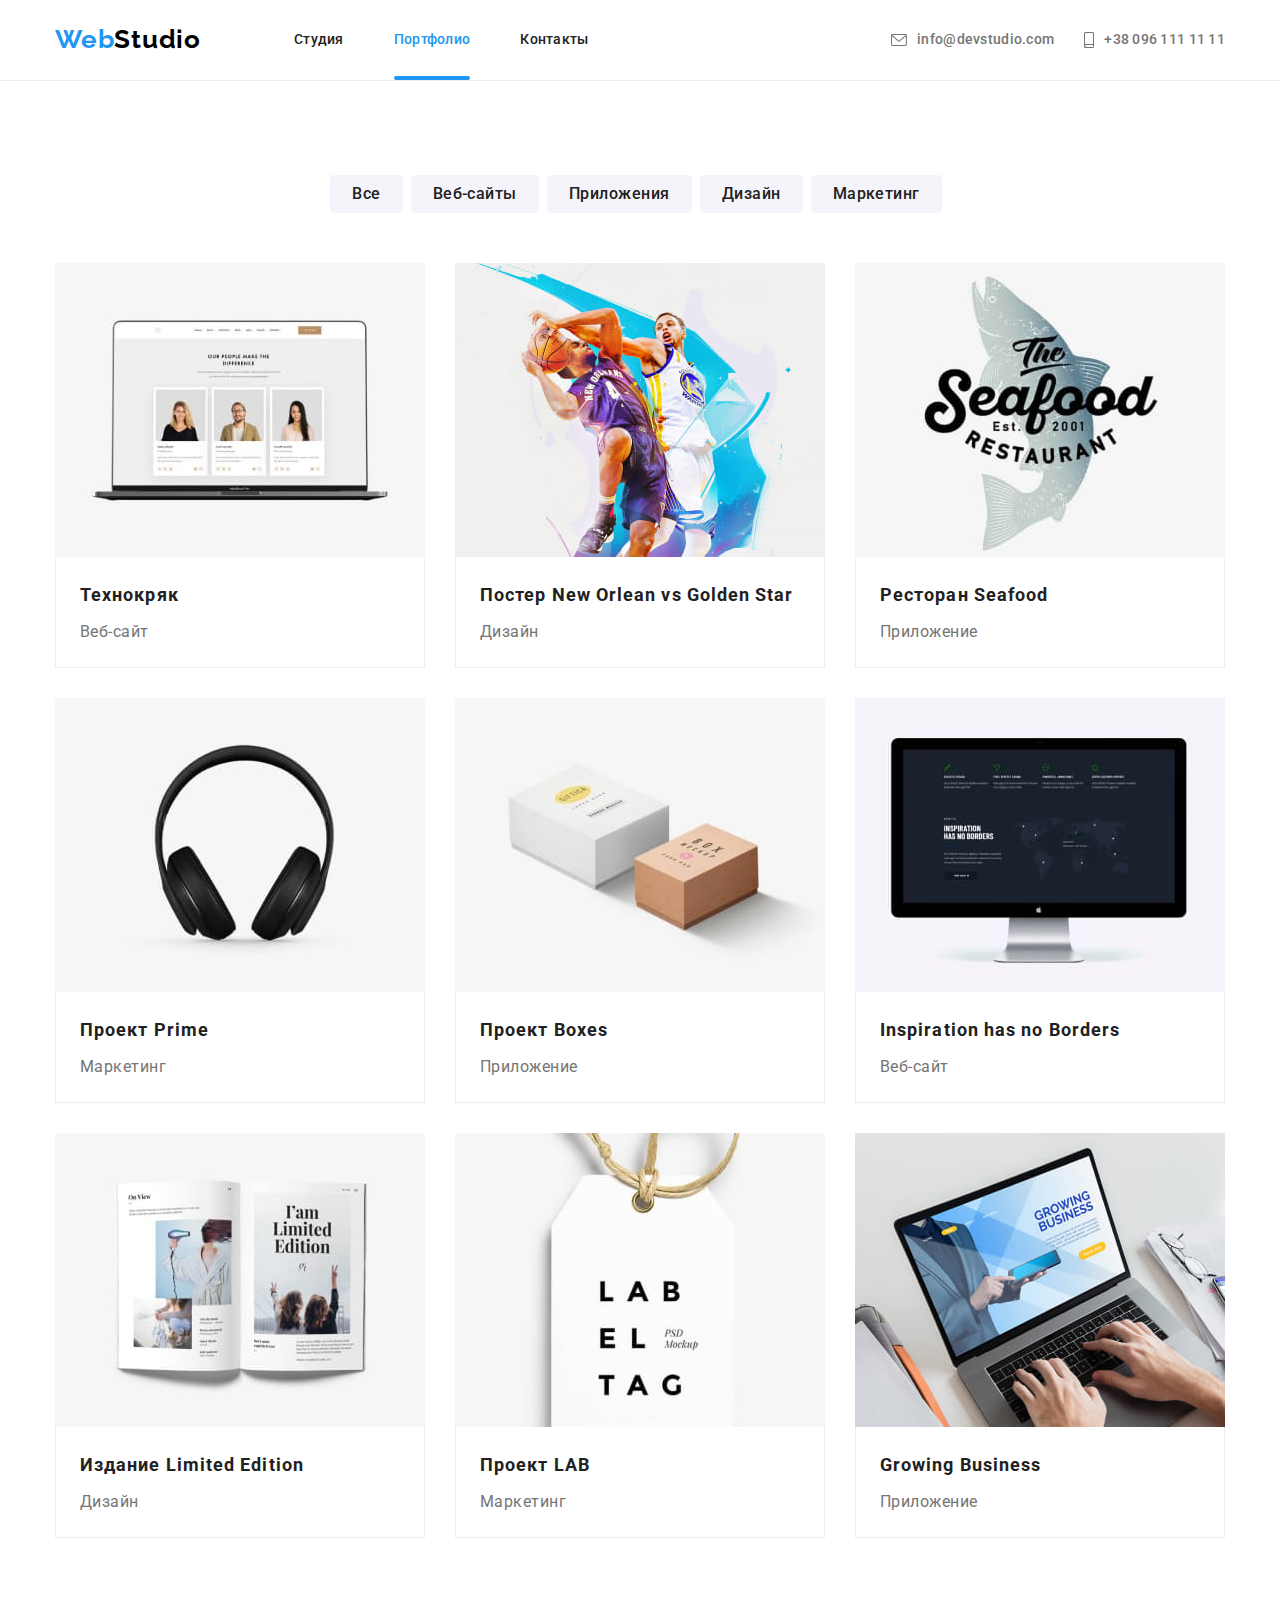
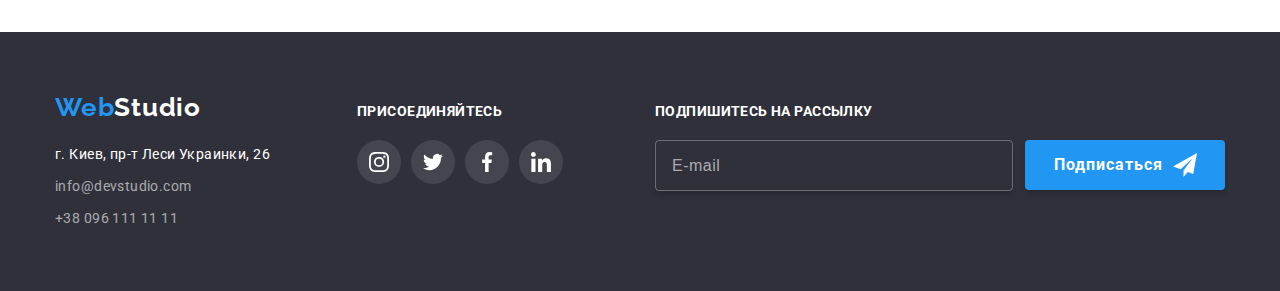
==== commit bd178f0a: "retina" ====
--- a/portfolio.html
+++ b/portfolio.html
@@ -109,7 +109,21 @@
           <ul class="portfolio__list-project">
             <li class="portfolio__card">
               <div class="portfolio__card-wrap">
-                <img src="./images/portfolio1.jpg" alt="Ноутбук" />
+                <picture>
+                  <source
+                    srcset="./images/portfolio1-450.jpg 1x, ./images/portfolio1-900.jpg 2x"
+                    media="(max-width: 767px)"
+                  />
+                  <source
+                    srcset="./images/portfolio1-354.jpg 1x, ./images/portfolio1-708.jpg 2x"
+                    media="(min-width: 768px) and (max-width: 1199px)"
+                  />
+                  <source
+                    srcset="./images/portfolio1-370.jpg 1x, ./images/portfolio1-740.jpg 2x"
+                    media="(min-width: 1200px)"
+                  />
+                  <img src="./images/portfolio1-370.jpg" alt="Ноутбук" />
+                </picture>
                 <div class="portfolio__card-overlay">
                   Технокряк это современная площадка распространения коронавируса. Компании
                   используют эту платформу для цифрового шпионажа и атак на защищённые сервера
@@ -117,7 +131,7 @@
                 </div>
               </div>
               <a href="#">
-                <div class="portfolio__card-border">
+                <div class="portfolio__card-border portfolio__card-border--double-string">
                   <h2 class="portfolio__title">Технокряк</h2>
                   <p class="portfolio__subtitle">Веб-сайт</p>
                 </div>
@@ -125,7 +139,21 @@
             </li>
             <li class="portfolio__card">
               <div class="portfolio__card-wrap">
-                <img src="./images/portfolio2.jpg" alt="НБА" />
+                <picture>
+                  <source
+                    srcset="./images/portfolio2-450.jpg 1x, ./images/portfolio2-900.jpg 2x"
+                    media="(max-width: 767px)"
+                  />
+                  <source
+                    srcset="./images/portfolio2-354.jpg 1x, ./images/portfolio2-708.jpg 2x"
+                    media="(min-width: 768px) and (max-width: 1199px)"
+                  />
+                  <source
+                    srcset="./images/portfolio2-370.jpg 1x, ./images/portfolio2-740.jpg 2x"
+                    media="(min-width: 1200px)"
+                  />
+                  <img src="./images/portfolio2-370.jpg" alt="НБА" />
+                </picture>
                 <div class="portfolio__card-overlay"></div>
               </div>
               <a href="#">
@@ -139,7 +167,21 @@
             </li>
             <li class="portfolio__card">
               <div class="portfolio__card-wrap">
-                <img src="./images/portfolio3.jpg" alt="Рыбный ресторан" />
+                <picture>
+                  <source
+                    srcset="./images/portfolio3-450.jpg 1x, ./images/portfolio3-900.jpg 2x"
+                    media="(max-width: 767px)"
+                  />
+                  <source
+                    srcset="./images/portfolio3-354.jpg 1x, ./images/portfolio3-708.jpg 2x"
+                    media="(min-width: 768px) and (max-width: 1199px)"
+                  />
+                  <source
+                    srcset="./images/portfolio3-370.jpg 1x, ./images/portfolio3-740.jpg 2x"
+                    media="(min-width: 1200px)"
+                  />
+                  <img src="./images/portfolio3-370.jpg" alt="Рыбный ресторан" />
+                </picture>
                 <div class="portfolio__card-overlay"></div>
               </div>
               <a href="#">
@@ -151,7 +193,21 @@
             </li>
             <li class="portfolio__card">
               <div class="portfolio__card-wrap">
-                <img src="./images/portfolio4.jpg" alt="Наушники" />
+                <picture>
+                  <source
+                    srcset="./images/portfolio4-450.jpg 1x, ./images/portfolio4-900.jpg 2x"
+                    media="(max-width: 767px)"
+                  />
+                  <source
+                    srcset="./images/portfolio4-354.jpg 1x, ./images/portfolio4-708.jpg 2x"
+                    media="(min-width: 768px) and (max-width: 1199px)"
+                  />
+                  <source
+                    srcset="./images/portfolio4-370.jpg 1x, ./images/portfolio4-740.jpg 2x"
+                    media="(min-width: 1200px)"
+                  />
+                  <img src="./images/portfolio4-370.jpg" alt="Наушники" />
+                </picture>
                 <div class="portfolio__card-overlay"></div>
               </div>
               <a href="#">
@@ -163,7 +219,21 @@
             </li>
             <li class="portfolio__card">
               <div class="portfolio__card-wrap">
-                <img src="./images/portfolio5.jpg" alt="Коробки" />
+                <picture>
+                  <source
+                    srcset="./images/portfolio5-450.jpg 1x, ./images/portfolio5-900.jpg 2x"
+                    media="(max-width: 767px)"
+                  />
+                  <source
+                    srcset="./images/portfolio5-354.jpg 1x, ./images/portfolio5-708.jpg 2x"
+                    media="(min-width: 768px) and (max-width: 1199px)"
+                  />
+                  <source
+                    srcset="./images/portfolio5-370.jpg 1x, ./images/portfolio5-740.jpg 2x"
+                    media="(min-width: 1200px)"
+                  />
+                  <img src="./images/portfolio5-370.jpg" alt="Коробки" />
+                </picture>
                 <div class="portfolio__card-overlay"></div>
               </div>
               <a href="#">
@@ -175,7 +245,21 @@
             </li>
             <li class="portfolio__card">
               <div class="portfolio__card-wrap">
-                <img src="./images/portfolio6.jpg" alt="Монитор" />
+                <picture>
+                  <source
+                    srcset="./images/portfolio6-450.jpg 1x, ./images/portfolio6-900.jpg 2x"
+                    media="(max-width: 767px)"
+                  />
+                  <source
+                    srcset="./images/portfolio6-354.jpg 1x, ./images/portfolio6-708.jpg 2x"
+                    media="(min-width: 768px) and (max-width: 1199px)"
+                  />
+                  <source
+                    srcset="./images/portfolio6-370.jpg 1x, ./images/portfolio6-740.jpg 2x"
+                    media="(min-width: 1200px)"
+                  />
+                  <img src="./images/portfolio6-370.jpg" alt="Монитор" />
+                </picture>
                 <div class="portfolio__card-overlay"></div>
               </div>
               <a href="#">
@@ -187,7 +271,21 @@
             </li>
             <li class="portfolio__card">
               <div class="portfolio__card-wrap">
-                <img src="./images/portfolio7.jpg" alt="Журнал" />
+                <picture>
+                  <source
+                    srcset="./images/portfolio7-450.jpg 1x, ./images/portfolio7-900.jpg 2x"
+                    media="(max-width: 767px)"
+                  />
+                  <source
+                    srcset="./images/portfolio7-354.jpg 1x, ./images/portfolio7-708.jpg 2x"
+                    media="(min-width: 768px) and (max-width: 1199px)"
+                  />
+                  <source
+                    srcset="./images/portfolio7-370.jpg 1x, ./images/portfolio7-740.jpg 2x"
+                    media="(min-width: 1200px)"
+                  />
+                  <img src="./images/portfolio7-370.jpg" alt="Книга" />
+                </picture>
                 <div class="portfolio__card-overlay"></div>
               </div>
               <a href="#">
@@ -199,7 +297,21 @@
             </li>
             <li class="portfolio__card">
               <div class="portfolio__card-wrap">
-                <img src="./images/portfolio8.jpg" alt="Бирка" />
+                <picture>
+                  <source
+                    srcset="./images/portfolio8-450.jpg 1x, ./images/portfolio8-900.jpg 2x"
+                    media="(max-width: 767px)"
+                  />
+                  <source
+                    srcset="./images/portfolio8-354.jpg 1x, ./images/portfolio8-708.jpg 2x"
+                    media="(min-width: 768px) and (max-width: 1199px)"
+                  />
+                  <source
+                    srcset="./images/portfolio8-370.jpg 1x, ./images/portfolio8-740.jpg 2x"
+                    media="(min-width: 1200px)"
+                  />
+                  <img src="./images/portfolio8-370.jpg" alt="Бирка" />
+                </picture>
                 <div class="portfolio__card-overlay"></div>
               </div>
               <a href="#">
@@ -211,7 +323,21 @@
             </li>
             <li class="portfolio__card">
               <div class="portfolio__card-wrap">
-                <img src="./images/portfolio9.jpg" alt="Ноутбук" />
+                <picture>
+                  <source
+                    srcset="./images/portfolio9-450.jpg 1x, ./images/portfolio9-900.jpg 2x"
+                    media="(max-width: 767px)"
+                  />
+                  <source
+                    srcset="./images/portfolio9-354.jpg 1x, ./images/portfolio9-708.jpg 2x"
+                    media="(min-width: 768px) and (max-width: 1199px)"
+                  />
+                  <source
+                    srcset="./images/portfolio9-370.jpg 1x, ./images/portfolio9-740.jpg 2x"
+                    media="(min-width: 1200px)"
+                  />
+                  <img src="./images/portfolio9-370.jpg" alt="Ноутбук" />
+                </picture>
                 <div class="portfolio__card-overlay"></div>
               </div>
               <a href="#">
--- a/css/main.min.css
+++ b/css/main.min.css
@@ -1 +1 @@
-/*! modern-normalize v1.1.0 | MIT License | https://github.com/sindresorhus/modern-normalize */*,::before,::after{-webkit-box-sizing:border-box;box-sizing:border-box}html{-moz-tab-size:4;-o-tab-size:4;tab-size:4}html{line-height:1.15;-webkit-text-size-adjust:100%}body{margin:0}body{font-family:system-ui,-apple-system,"Segoe UI",Roboto,Helvetica,Arial,sans-serif,"Apple Color Emoji","Segoe UI Emoji"}hr{height:0;color:inherit}abbr[title]{-webkit-text-decoration:underline dotted;text-decoration:underline dotted}b,strong{font-weight:bolder}code,kbd,samp,pre{font-family:ui-monospace,SFMono-Regular,Consolas,"Liberation Mono",Menlo,monospace;font-size:1em}small{font-size:80%}sub,sup{font-size:75%;line-height:0;position:relative;vertical-align:baseline}sub{bottom:-0.25em}sup{top:-0.5em}table{text-indent:0;border-color:inherit}button,input,optgroup,select,textarea{font-family:inherit;font-size:100%;line-height:1.15;margin:0}button,select{text-transform:none}button,[type=button],[type=reset],[type=submit]{-webkit-appearance:button}::-moz-focus-inner{border-style:none;padding:0}:-moz-focusring{outline:1px dotted ButtonText}:-moz-ui-invalid{box-shadow:none}legend{padding:0}progress{vertical-align:baseline}::-webkit-inner-spin-button,::-webkit-outer-spin-button{height:auto}[type=search]{-webkit-appearance:textfield;outline-offset:-2px}::-webkit-search-decoration{-webkit-appearance:none}::-webkit-file-upload-button{-webkit-appearance:button;font:inherit}summary{display:list-item}*:where(:not(iframe, canvas, img, svg, video):not(svg *, symbol *)){all:unset;display:revert}*,*::before,*::after{-webkit-box-sizing:border-box;box-sizing:border-box}a,button{cursor:revert}ol,ul,menu{list-style:none}img{max-width:100%}table{border-collapse:collapse}textarea{white-space:revert}meter{-webkit-appearance:revert;-moz-appearance:revert;appearance:revert}::-webkit-input-placeholder{color:unset}::-moz-placeholder{color:unset}:-ms-input-placeholder{color:unset}::-ms-input-placeholder{color:unset}::placeholder{color:unset}:where([hidden]){display:none}:where([contenteditable]){-moz-user-modify:read-write;-webkit-user-modify:read-write;overflow-wrap:break-word;-webkit-line-break:after-white-space}:where([draggable="true"]){-webkit-user-drag:element}input[type=checkbox],input[type=radio]{all:revert}input,textarea,select,label{all:revert}img{display:block;max-width:100%}:root{--bg-color-main: #ffffff;--accent-color: #2196f3;--main-font-color: #757575;--accent-font-color: #ffffff;--title-font-color: #212121;--minor-bg-color: #f5f4fa;--logo-half-color: #000000;--bg-color-active-btn: #188ce8;--footer-color: #2f303a;--noactive-icon-color: #afb1b8;--main-margin: 30px;--timing-duration: 250ms;--timing-function: cubic-bezier(0.4, 0, 0.2, 1)}.portfolio__card-overlay,.portfolio__card,.portfolio__btn,.footer__btn,.footer__link-social,.footer__link,.footer__address,.clients__icon,.clients__link,.team__icon-social,.team__link-social,.modal__btn-form,.modal__icon-checkbox,.modal__field textarea,.modal__input,.modal__icon,.modal__icon-close,.modal,.backdrop,.hero__btn,.contact__icon-phone,.contact__icon-email,.contact__link,.nav__link,.header-box__icon,.logo{-webkit-transition-duration:var(--timing-duration);transition-duration:var(--timing-duration);-webkit-transition-timing-function:var(--timing-function);transition-timing-function:var(--timing-function)}body{font-family:"Roboto",sans-serif;font-size:14px;background-color:var(--bg-color-main);color:var(--main-font-color)}.container{margin-left:auto;margin-right:auto;padding-left:15px;padding-right:15px}@media screen and (min-width: 480px){.container{width:480px}}@media screen and (min-width: 768px){.container{width:768px}}@media screen and (min-width: 1200px){.container{width:1200px}}.title-invisible{position:absolute;width:1px;height:1px;margin:-1px;border:0;padding:0;white-space:nowrap;-webkit-clip-path:inset(100%);clip-path:inset(100%);clip:rect(0 0 0 0);overflow:hidden}.section{padding-top:60px;padding-bottom:60px}.section:nth-child(3){display:none}@media screen and (min-width: 1200px){.section{padding-top:94px;padding-bottom:94px}.section:nth-child(3){display:block;padding-top:0}}.logo{display:inline-block;padding-top:16px;padding-bottom:16px;font-family:"Raleway",sans-serif;font-weight:bold;font-size:24px;line-height:1.17;letter-spacing:.03em;color:var(--logo-half-color);-webkit-transition-property:color;transition-property:color}@media screen and (min-width: 768px){.logo{padding-top:26px;padding-bottom:26px}}@media screen and (min-width: 1200px){.logo{padding-top:24px;padding-bottom:25px;font-size:26px;line-height:1.19}}.logo:hover{color:var(--accent-color)}.logo:focus{color:var(--accent-color)}.logo--part{color:var(--accent-color)}.logo--footer-view{padding:0;margin-bottom:20px;color:var(--accent-font-color)}.header{position:relative;border-bottom:1px solid #ececec}.header-box{display:-webkit-box;display:-ms-flexbox;display:flex;-webkit-box-align:center;-ms-flex-align:center;align-items:center;-webkit-box-pack:justify;-ms-flex-pack:justify;justify-content:space-between;min-height:60px}@media screen and (min-width: 768px){.header-box{min-height:80px}}.header-box__button{display:-webkit-inline-box;display:-ms-inline-flexbox;display:inline-flex;width:40px;height:40px;margin-top:10px;border:none;background-color:rgba(0,0,0,0);z-index:4}@media screen and (min-width: 768px){.header-box__button{display:none}}.header-box__button .header-box__icon-cross{display:none}.header-box__button.is-open .header-box__icon-cross{display:block}.header-box__button.is-open .header-box__icon-menu{display:none}.header-box__icon{fill:var(--title-font-color);-webkit-transition-property:fill;transition-property:fill}.header-box__button:hover .header-box__icon{cursor:pointer;fill:var(--accent-color)}.header__container{background-color:var(--bg-color-main)}@media screen and (max-width: 767px){.header__container{display:none;padding-top:48px;padding-left:40px;position:absolute;top:0;left:0;width:100%;height:796px;z-index:3}.header__container.is-open{display:block}}@media screen and (min-width: 768px){.header__container{display:-webkit-box;display:-ms-flexbox;display:flex;-webkit-box-flex:1;-ms-flex-positive:1;flex-grow:1;-webkit-box-pack:justify;-ms-flex-pack:justify;justify-content:space-between}}@media screen and (min-width: 768px){.nav__list{display:-webkit-box;display:-ms-flexbox;display:flex;margin-left:88px}}@media screen and (min-width: 1200px){.nav__list{display:-webkit-box;display:-ms-flexbox;display:flex;margin-left:93px}}@media screen and (max-width: 767px){.nav__item:not(:last-child){margin-bottom:32px}}@media screen and (min-width: 768px){.nav__item:not(:last-child){margin-right:50px}}@media screen and (min-width: 768px){.nav__item--select{position:relative}.nav__item--select::after{position:absolute;display:block;content:"";bottom:0;left:0;width:100%;height:4px;background:var(--accent-color);border-radius:2px}}@media screen and (min-width: 768px){.nav__link.nav__link--select{color:var(--accent-color);-webkit-transition-property:color;transition-property:color;-webkit-transition-duration:var(--timing-duration);transition-duration:var(--timing-duration);-webkit-transition-timing-function:var(--timing-function);transition-timing-function:var(--timing-function)}}.nav__link{color:var(--title-font-color);-webkit-transition-property:color;transition-property:color}@media screen and (max-width: 767px){.nav__link{display:inline-block;font-weight:500;font-size:40px;line-height:1.18;letter-spacing:.02em}}@media screen and (min-width: 768px){.nav__link{display:block;padding-top:32px;padding-bottom:32px;font-weight:500;font-size:14px;line-height:1.14;letter-spacing:.02em}}.nav__link:hover{color:var(--accent-color)}.nav__link:focus{color:var(--accent-color)}@media screen and (min-width: 768px)and (max-width: 1199px){.contact__list{display:-webkit-box;display:-ms-flexbox;display:flex;-webkit-box-orient:vertical;-webkit-box-direction:reverse;-ms-flex-direction:column-reverse;flex-direction:column-reverse;margin-left:82px;padding-top:21px;padding-bottom:21px}}@media screen and (min-width: 1200px){.contact__list{display:-webkit-box;display:-ms-flexbox;display:flex;-webkit-box-orient:horizontal;-webkit-box-direction:reverse;-ms-flex-direction:row-reverse;flex-direction:row-reverse;-webkit-box-pack:end;-ms-flex-pack:end;justify-content:flex-end}}@media screen and (max-width: 767px){.contact__item:not(:last-child){margin-top:302px;margin-bottom:32px}}@media screen and (min-width: 768px)and (max-width: 1199px){.contact__item:not(:first-child){margin-bottom:10px}}@media screen and (min-width: 1200px){.contact__item:not(:first-child){margin-right:30px}}@media screen and (min-width: 768px){.contact__box{display:-webkit-box;display:-ms-flexbox;display:flex;-webkit-box-align:center;-ms-flex-align:center;align-items:center}}@media screen and (max-width: 767px){.contact__icon-box{display:none}}.contact__link{color:inherit;-webkit-transition-property:color;transition-property:color}@media screen and (max-width: 767px){.contact__link{display:inline-block}.contact__link[href*=tel]{font-weight:500;font-size:34px;line-height:1.18;letter-spacing:.02em;color:var(--accent-color)}.contact__link[href*=mailto]{font-weight:500;font-size:24px;line-height:1.17;letter-spacing:.02em;color:inherit}}@media screen and (min-width: 768px){.contact__link{display:block;font-family:"Roboto";font-weight:500;font-size:12px;line-height:1.17;letter-spacing:.02em}.contact__link:hover{color:var(--accent-color)}.contact__link:focus{color:var(--accent-color)}}@media screen and (min-width: 1200px){.contact__link{display:block;padding-top:32px;padding-bottom:32px;font-weight:500;font-size:14px;line-height:1.14;letter-spacing:.02em}.contact__link:hover{color:var(--accent-color)}.contact__link:focus{color:var(--accent-color)}}.contact__icon-email{display:block;margin-right:10px;width:16px;height:12px;fill:var(--main-font-color);-webkit-transition-property:fill;transition-property:fill}.contact__icon-phone{display:block;margin-right:10px;width:10px;height:16px;fill:var(--main-font-color);-webkit-transition-property:fill;transition-property:fill}.contact__link:hover .contact__icon-email{fill:var(--accent-color)}.contact__link:hover .contact__icon-phone{fill:var(--accent-color)}.contact__link:focus .contact__icon-email{fill:var(--accent-color)}.contact__link:focus .contact__icon-phone{fill:var(--accent-color)}.social__list{margin-top:64px}.social__item{display:inline-block}.social__item:not(:first-child){padding-left:10px}.social__item:not(:last-child){padding-right:10px;border-right:1px solid rgba(33,33,33,.2)}@media screen and (min-width: 768px){.social__item{display:none}}.header__link-social{font-weight:500;font-size:18px;line-height:1.22;letter-spacing:.02em;color:var(--accent-color)}.hero{padding-top:118px;padding-bottom:118px;height:400px;max-width:480px;margin-left:auto;margin-right:auto;background-color:#c4c4c4;background-image:-webkit-gradient(linear, left top, right top, from(rgba(47, 48, 58, 0.4)), to(rgba(47, 48, 58, 0.4))),url(../images/hero.jpg);background-image:linear-gradient(to right, rgba(47, 48, 58, 0.4), rgba(47, 48, 58, 0.4)),url(../images/hero.jpg);background-repeat:no-repeat;background-position:center;background-size:cover}@media screen and (min-width: 768px){.hero{max-width:768px}}@media screen and (min-width: 1200px){.hero{padding-top:200px;padding-bottom:200px;height:600px;max-width:1600px}}.hero__title{display:block;margin-left:auto;margin-right:auto;margin-bottom:var(--main-margin);width:360px;font-weight:900;font-size:26px;line-height:1.62;text-align:center;letter-spacing:.06em;text-transform:uppercase;color:var(--accent-font-color)}@media screen and (min-width: 1200px){.hero__title{width:696px;font-size:44px;line-height:1.36}}.hero__btn{display:block;margin-left:auto;margin-right:auto;padding:10px 32px;min-width:200px;border-radius:4px;border:none;font-family:inherit;font-weight:bold;font-size:16px;line-height:1.87;-webkit-box-align:center;-ms-flex-align:center;align-items:center;text-align:center;letter-spacing:.06em;background-color:var(--accent-color);color:var(--accent-font-color);-webkit-transition-property:background-color,-webkit-box-shadow;transition-property:background-color,-webkit-box-shadow;transition-property:background-color,box-shadow;transition-property:background-color,box-shadow,-webkit-box-shadow}.hero__btn:hover{background-color:var(--bg-color-active-btn);cursor:pointer;-webkit-box-shadow:0px 4px 4px rgba(0,0,0,.15);box-shadow:0px 4px 4px rgba(0,0,0,.15)}.hero__btn:focus{background-color:var(--bg-color-active-btn);cursor:pointer;-webkit-box-shadow:0px 4px 4px rgba(0,0,0,.15);box-shadow:0px 4px 4px rgba(0,0,0,.15)}.backdrop{position:fixed;top:0;left:0;width:100%;height:100%;z-index:2;opacity:1;overflow-y:scroll;background:rgba(0,0,0,.2);-webkit-transition-property:opacity;transition-property:opacity}.backdrop.is-hidden{opacity:0;pointer-events:none}.modal{position:absolute;top:50%;left:50%;-webkit-transform:translate(-50%, -50%) perspective(600px) rotateX(0deg);transform:translate(-50%, -50%) perspective(600px) rotateX(0deg);opacity:1;width:450px;height:609px;z-index:3;background:var(--bg-color-main);-webkit-box-shadow:0px 1px 3px rgba(0,0,0,.12),0px 1px 1px rgba(0,0,0,.14),0px 2px 1px rgba(0,0,0,.2);box-shadow:0px 1px 3px rgba(0,0,0,.12),0px 1px 1px rgba(0,0,0,.14),0px 2px 1px rgba(0,0,0,.2);border-radius:4px;-webkit-transition-property:opacity,-webkit-transform;transition-property:opacity,-webkit-transform;transition-property:transform,opacity;transition-property:transform,opacity,-webkit-transform}@media screen and (min-width: 1200px){.modal{width:528px;height:581px}}.modal__title{padding-top:40px;margin-left:40px;width:370px;font-weight:700;font-size:20px;line-height:1.15;text-align:center;letter-spacing:.03em;color:var(--title-font-color)}@media screen and (min-width: 1200px){.modal__title{width:448px}}.backdrop.is-hidden .modal{-webkit-transform:translate(-50%, -50%) perspective(600px) rotateX(-45deg);transform:translate(-50%, -50%) perspective(600px) rotateX(-45deg);opacity:0}.modal__btn-close{position:absolute;display:block;top:8px;right:8px;width:30px;height:30px}.modal__icon-close{position:absolute;display:block;top:8px;right:8px;width:30px;height:30px;fill:var(--title-font-color);-webkit-transition-property:fill;transition-property:fill}.modal__icon-close:hover{cursor:pointer;fill:var(--accent-color)}.modal__icon-close:focus{cursor:pointer;fill:var(--accent-color)}.modal__form{width:370px;margin-left:auto;margin-right:auto;margin-top:12px}@media screen and (min-width: 1200px){.modal__form{width:448px}}.modal__field{display:-webkit-box;display:-ms-flexbox;display:flex;-webkit-box-orient:vertical;-webkit-box-direction:normal;-ms-flex-direction:column;flex-direction:column;position:relative;font-weight:400;font-size:12px;line-height:1.17;letter-spacing:.01em}.modal__icon{position:absolute;top:44%;left:12px;display:inline-block;width:18px;height:18px;fill:var(--title-font-color);-webkit-transition-property:fill;transition-property:fill}.modal__input{height:40px;margin-top:4px;margin-bottom:10px;padding-left:40px;border:1px solid rgba(33,33,33,.2);border-radius:4px;-webkit-transition-property:border-color;transition-property:border-color}@media screen and (min-width: 1200px){.modal__input{padding-left:42px}}.modal__field:focus-within>.modal__input{outline:none;border:1px solid var(--accent-color);border-radius:4px}.modal__field:focus-within>.modal__icon{fill:var(--accent-color)}.modal__field textarea{height:120px;padding-left:16px;padding-right:16px;padding-top:12px;padding-bottom:12px;margin-top:4px;resize:none;border:1px solid rgba(33,33,33,.2);-webkit-box-sizing:border-box;box-sizing:border-box;border-radius:4px;-webkit-transition-property:border-color;transition-property:border-color}.modal__field textarea:focus{outline:none;border:1px solid var(--accent-color);border-radius:4px}.modal__field textarea::-webkit-input-placeholder{font-family:"Roboto";font-weight:400;font-size:14px;line-height:1.14;letter-spacing:.01em;color:rgba(117,117,117,.5)}.modal__field textarea::-moz-placeholder{font-family:"Roboto";font-weight:400;font-size:14px;line-height:1.14;letter-spacing:.01em;color:rgba(117,117,117,.5)}.modal__field textarea:-ms-input-placeholder{font-family:"Roboto";font-weight:400;font-size:14px;line-height:1.14;letter-spacing:.01em;color:rgba(117,117,117,.5)}.modal__field textarea::-ms-input-placeholder{font-family:"Roboto";font-weight:400;font-size:14px;line-height:1.14;letter-spacing:.01em;color:rgba(117,117,117,.5)}.modal__field textarea::placeholder{font-family:"Roboto";font-weight:400;font-size:14px;line-height:1.14;letter-spacing:.01em;color:rgba(117,117,117,.5)}.modal__field-checkbox{display:-webkit-box;display:-ms-flexbox;display:flex;margin-top:20px;-webkit-box-align:center;-ms-flex-align:center;align-items:center;text-align:center;font-size:12px;line-height:1.17;letter-spacing:.03em}@media screen and (min-width: 1200px){.modal__field-checkbox{margin-left:13px;font-size:14px;line-height:1.71}}.modal__field-checkbox input{appearance:none;-webkit-appearance:none;-moz-appearance:none;position:absolute}.modal__icon-checkbox{display:inline-block;width:15px;height:15px;margin-right:8px;border:2px solid var(--title-font-color);border-radius:2px;-webkit-transition-property:border-color,background-color;transition-property:border-color,background-color}@media screen and (min-width: 1200px){.modal__icon-checkbox{margin-right:7px}}.modal__field-checkbox input:checked+.modal__icon-checkbox{background-color:var(--accent-color);border-color:var(--accent-color);background-image:url(../images/check.svg);background-size:contain;background-origin:border-box}.modal__link-checkbox{-webkit-text-decoration-line:underline;text-decoration-line:underline;color:var(--accent-color)}.modal__btn-form{display:-webkit-box;display:-ms-flexbox;display:flex;width:200px;height:50px;margin-top:30px;margin-left:auto;margin-right:auto;font-weight:700;font-size:16px;line-height:1.88;-webkit-box-align:center;-ms-flex-align:center;align-items:center;-webkit-box-pack:center;-ms-flex-pack:center;justify-content:center;letter-spacing:.06em;color:var(--accent-font-color);background:var(--accent-color);-webkit-box-shadow:0px 4px 4px rgba(0,0,0,.15);box-shadow:0px 4px 4px rgba(0,0,0,.15);border-radius:4px;-webkit-transition-property:background-color;transition-property:background-color}.modal__btn-form:hover{background-color:var(--bg-color-active-btn);cursor:pointer}.modal__btn-form:focus{background-color:var(--bg-color-active-btn);cursor:pointer}@media screen and (min-width: 768px){.advantage__list{display:-webkit-box;display:-ms-flexbox;display:flex;-ms-flex-wrap:wrap;flex-wrap:wrap}}.advantage__item::before{display:block;margin-bottom:var(--main-margin);content:"";height:120px;background-color:var(--minor-bg-color);background-repeat:no-repeat;background-position:center}@media screen and (max-width: 767px){.advantage__item:not(:last-child){margin-bottom:var(--main-margin)}}@media screen and (min-width: 768px)and (max-width: 1199px){.advantage__item{display:block;-ms-flex-preferred-size:calc((100% - 1*var(--main-margin))/2);flex-basis:calc((100% - 1*var(--main-margin))/2)}.advantage__item:not(:nth-child(2n)){margin-right:var(--main-margin)}.advantage__item:not(:nth-last-child(-n+2)){margin-bottom:var(--main-margin)}}@media screen and (min-width: 1200px){.advantage__item{display:block;-ms-flex-preferred-size:calc((100% - 3*var(--main-margin))/4);flex-basis:calc((100% - 3*var(--main-margin))/4)}.advantage__item:not(:nth-child(4)){margin-right:var(--main-margin)}}.advantage__icon-one::before{background-image:url(../images/bg-antenna.svg)}.advantage__icon-two::before{background-image:url(../images/bg-clock.svg)}.advantage__icon-three::before{background-image:url(../images/bg-diagram.svg)}.advantage__icon-four::before{background-image:url(../images/bg-astronaut.svg)}.advantage__title{display:block;margin-bottom:10px;text-align:center;font-weight:bold;line-height:1.14;letter-spacing:.03em;text-transform:uppercase;color:var(--title-font-color)}@media screen and (min-width: 768px){.advantage__title{text-align:left}}.advantage__text{line-height:1.71;letter-spacing:.03em}.works__title{display:block;margin-bottom:50px;font-weight:bold;font-size:36px;line-height:1.16;text-align:center;letter-spacing:.03em;color:var(--title-font-color)}.works__list{display:-webkit-box;display:-ms-flexbox;display:flex;-webkit-box-pack:justify;-ms-flex-pack:justify;justify-content:space-between}.works__item{position:relative}.works__overlay{position:absolute;bottom:0;left:0;width:370px;height:70px;padding-top:27px;background:rgba(47,48,58,.8);font-style:normal;font-weight:700;font-size:14px;line-height:1.14;text-align:center;letter-spacing:.03em;text-transform:uppercase;color:var(--accent-font-color)}.team{background-color:var(--minor-bg-color)}.team__title{display:block;margin-bottom:50px;font-size:28px;font-weight:bold;line-height:1.18;text-align:center;letter-spacing:.03em;color:var(--title-font-color)}@media screen and (min-width: 1200px){.team__title{font-size:36px;line-height:1.16}}@media screen and (min-width: 768px){.team__list{display:-webkit-box;display:-ms-flexbox;display:flex;-ms-flex-wrap:wrap;flex-wrap:wrap}}.team__card{display:block;background-color:var(--bg-color-main);-webkit-box-shadow:0px 1px 3px rgba(0,0,0,.12),0px 1px 1px rgba(0,0,0,.14),0px 2px 1px rgba(0,0,0,.2);box-shadow:0px 1px 3px rgba(0,0,0,.12),0px 1px 1px rgba(0,0,0,.14),0px 2px 1px rgba(0,0,0,.2);border-radius:0px 0px 4px 4px}@media screen and (max-width: 767px){.team__card:not(:last-child){margin-bottom:var(--main-margin)}}@media screen and (min-width: 768px)and (max-width: 1199px){.team__card{display:block;width:calc((100% - 1*var(--main-margin))/2)}.team__card:not(:nth-child(2n)){margin-right:var(--main-margin)}.team__card:not(:nth-last-child(-n+2)){margin-bottom:var(--main-margin)}}@media screen and (min-width: 1200px){.team__card{display:block;width:calc((100% - 3*var(--main-margin))/4)}.team__card:not(:last-child){margin-right:var(--main-margin)}}.team__card-low{padding-top:30px;padding-bottom:30px}.team__nickname{min-width:250px;margin-left:auto;margin-right:auto;margin-bottom:10px;font-size:16px;line-height:1.19;text-align:center;letter-spacing:.03em;font-weight:500;color:var(--title-font-color)}.team__position{min-width:250px;margin-left:auto;margin-right:auto;font-size:16px;line-height:1.19;text-align:center;letter-spacing:.03em}.team__list-social{display:-webkit-box;display:-ms-flexbox;display:flex;-webkit-box-pack:center;-ms-flex-pack:center;justify-content:center;padding-left:32px;padding-right:32px;margin-top:16px}.team__link-social{display:block;margin-right:10px;padding:12px;background-color:var(--bg-color-main);text-decoration:none;border-radius:50%;-webkit-transition-property:background-color;transition-property:background-color}.team__link-social:hover{background-color:var(--accent-color)}.team__link-social:hover .team__icon-social{fill:var(--accent-font-color)}.team__link-social:focus{background-color:var(--accent-color)}.team__link-social:focus .team__icon-social{fill:var(--accent-font-color)}.team__icon-social{display:block;width:20px;height:20px;fill:var(--noactive-icon-color);-webkit-transition-property:fill;transition-property:fill}.clients__title{display:block;margin-bottom:50px;font-size:28px;font-weight:bold;line-height:1.18;text-align:center;letter-spacing:.03em;color:var(--title-font-color)}@media screen and (min-width: 1200px){.clients__title{font-size:36px;line-height:1.16}}.clients__list{display:-webkit-box;display:-ms-flexbox;display:flex;-ms-flex-wrap:wrap;flex-wrap:wrap}@media screen and (max-width: 767px){.clients__item{-webkit-box-pack:center;-ms-flex-pack:center;justify-content:center;width:calc((100% - 1*var(--main-margin))/2)}.clients__item:not(:nth-child(2n)){margin-right:var(--main-margin)}.clients__item:not(:nth-last-child(-n+2)){margin-bottom:var(--main-margin)}}@media screen and (min-width: 768px)and (max-width: 1199px){.clients__item{display:block;width:calc((100% - 2*var(--main-margin))/3)}.clients__item:not(:nth-child(3n)){margin-right:var(--main-margin)}.clients__item:not(:nth-last-child(-n+3)){margin-bottom:var(--main-margin)}}@media screen and (min-width: 1200px){.clients__item{display:block;width:calc((100% - 5*var(--main-margin))/6)}.clients__item:not(:last-child){margin-right:var(--main-margin)}}.clients__link{display:-webkit-box;display:-ms-flexbox;display:flex;-webkit-box-pack:center;-ms-flex-pack:center;justify-content:center;-webkit-box-align:center;-ms-flex-align:center;align-items:center;border:1px solid var(--noactive-icon-color);border-radius:4px;-webkit-transition-property:border-color;transition-property:border-color}@media screen and (max-width: 767px){.clients__link{width:210px;height:92px}}@media screen and (min-width: 768px)and (max-width: 1199px){.clients__link{width:226px;height:92px}}@media screen and (min-width: 1200px){.clients__link{width:170px;height:92px}}.clients__link:hover{border-color:var(--accent-color)}.clients__link:hover .clients__icon{fill:var(--accent-color)}.clients__link:focus{border-color:var(--accent-color)}.clients__link:focus .clients__icon{fill:var(--accent-color)}.clients__icon{width:106px;height:60px;fill:var(--noactive-icon-color);-webkit-transition-property:fill;transition-property:fill}.section-footer{padding-top:60px;padding-bottom:60px;background-color:var(--footer-color)}@media screen and (min-width: 768px){.footer{display:-webkit-box;display:-ms-flexbox;display:flex;-ms-flex-wrap:wrap;flex-wrap:wrap}}.footer__title{font-style:normal;font-weight:700;line-height:1.14;letter-spacing:.03em;text-transform:uppercase;color:var(--accent-font-color)}.footer__contact{-ms-flex-preferred-size:232px;flex-basis:232px}@media screen and (max-width: 767px){.footer__contact{margin-left:auto;margin-right:auto;text-align:center}}@media screen and (min-width: 768px)and (max-width: 1199px){.footer__contact{margin-left:76px;text-align:center}}.footer__list-links li:not(:last-child){margin-bottom:8px}.footer__address{display:inline-block;margin-bottom:8px;font-size:14px;font-weight:400;line-height:1.71;letter-spacing:.03em;color:var(--accent-font-color);-webkit-transition-property:color;transition-property:color}@media screen and (max-width: 767px){.footer__address{text-align:center}}.footer__address:hover{color:var(--accent-color)}.footer__address:focus{color:var(--accent-color)}.footer__link{display:inline-block;font-style:normal;line-height:1.71;letter-spacing:.03em;color:rgba(255,255,255,.6);-webkit-transition-property:color;transition-property:color}@media screen and (max-width: 767px){.footer__link{text-align:center}}.footer__link:hover{color:var(--accent-color)}.footer__link:focus{color:var(--accent-color)}.footer__follow{-ms-flex-preferred-size:206px;flex-basis:206px}@media screen and (max-width: 767px){.footer__follow{margin-left:auto;margin-right:auto;margin-top:60px;text-align:center}}@media screen and (min-width: 768px)and (max-width: 1199px){.footer__follow{margin-left:165px;text-align:center}}@media screen and (min-width: 1200px){.footer__follow{padding-top:12px;margin-left:70px}}.footer__list-social{display:-webkit-box;display:-ms-flexbox;display:flex;-webkit-box-pack:center;-ms-flex-pack:center;justify-content:center;margin-top:20px}.footer__list-social li:not(:last-child){margin-right:10px}.footer__link-social{display:block;padding:12px;text-align:center;text-decoration:none;background-color:#44454e;border-radius:50%;-webkit-transition-property:background-color;transition-property:background-color}.footer__link-social:hover{background-color:var(--accent-color)}.footer__link-social:hover .footer__icon{fill:var(--accent-font-color)}.footer__link-social:focus{background-color:var(--accent-color)}.footer__link-social:focus .footer__icon{fill:var(--accent-font-color)}.footer__icon{display:block;width:20px;height:20px;fill:var(--accent-font-color)}@media screen and (max-width: 1199px){.footer__subscribe{-ms-flex-preferred-size:450px;flex-basis:450px;margin-left:auto;margin-right:auto;margin-top:60px;text-align:center}}@media screen and (min-width: 1200px){.footer__subscribe{-ms-flex-preferred-size:550px;flex-basis:550px;padding-top:12px;margin-left:92px}}.footer__form{display:-webkit-box;display:-ms-flexbox;display:flex;-ms-flex-wrap:wrap;flex-wrap:wrap}@media screen and (min-width: 1200px){.footer__form{-ms-flex-wrap:nowrap;flex-wrap:nowrap}}.footer__form input{width:450px;height:47px;padding-left:16px;margin-top:20px;display:-webkit-box;display:-ms-flexbox;display:flex;-webkit-box-align:center;-ms-flex-align:center;align-items:center;font-size:16px;line-height:1.25;letter-spacing:.03em;color:var(--accent-font-color);background-color:inherit;border:1px solid rgba(255,255,255,.3);border-radius:4px;-webkit-box-shadow:0px 4px 4px 0px rgba(0,0,0,.1490196078);box-shadow:0px 4px 4px 0px rgba(0,0,0,.1490196078)}@media screen and (min-width: 1200px){.footer__form input{width:338px;margin-right:12px}}.footer__form input::-webkit-input-placeholder{font-size:16px;line-height:1.25;letter-spacing:.03em;color:rgba(255,255,255,.6)}.footer__form input::-moz-placeholder{font-size:16px;line-height:1.25;letter-spacing:.03em;color:rgba(255,255,255,.6)}.footer__form input:-ms-input-placeholder{font-size:16px;line-height:1.25;letter-spacing:.03em;color:rgba(255,255,255,.6)}.footer__form input::-ms-input-placeholder{font-size:16px;line-height:1.25;letter-spacing:.03em;color:rgba(255,255,255,.6)}.footer__form input::placeholder{font-size:16px;line-height:1.25;letter-spacing:.03em;color:rgba(255,255,255,.6)}.footer__btn{display:-webkit-box;display:-ms-flexbox;display:flex;width:200px;height:50px;margin-top:20px;padding-left:29px;font-weight:700;font-size:16px;line-height:1.88;-webkit-box-align:center;-ms-flex-align:center;align-items:center;text-align:center;letter-spacing:.06em;color:var(--accent-font-color);background:var(--accent-color);-webkit-box-shadow:0px 4px 4px rgba(0,0,0,.15);box-shadow:0px 4px 4px rgba(0,0,0,.15);border-radius:4px;background-image:url(../images/send.svg);background-repeat:no-repeat;background-position:top 13px left 148px;-webkit-transition-property:background-color;transition-property:background-color}@media screen and (max-width: 1199px){.footer__btn{margin-left:auto;margin-right:auto}}.footer__btn:hover{background-color:var(--bg-color-active-btn)}.portfolio__list-btn{display:-webkit-box;display:-ms-flexbox;display:flex;-ms-flex-wrap:wrap;flex-wrap:wrap;margin-bottom:50px}@media screen and (max-width: 767px){.portfolio__list-btn li:not(:nth-last-child(-n+2)){margin-bottom:15px}}@media screen and (min-width: 768px){.portfolio__list-btn{-webkit-box-pack:center;-ms-flex-pack:center;justify-content:center}}.portfolio__btn{border-radius:4px;border:none;padding:6px 22px;margin-right:8px;font-family:inherit;font-weight:500;font-size:16px;line-height:1.62;text-align:center;letter-spacing:.03em;background-color:var(--minor-bg-color);color:var(--title-font-color);-webkit-box-shadow:0;box-shadow:0;-webkit-transition-property:background-color,color,-webkit-box-shadow;transition-property:background-color,color,-webkit-box-shadow;transition-property:background-color,color,box-shadow;transition-property:background-color,color,box-shadow,-webkit-box-shadow}.portfolio__btn:hover{background-color:var(--accent-color);color:var(--accent-font-color);cursor:pointer;-webkit-box-shadow:0px 3px 1px rgba(0,0,0,.1),0px 1px 2px rgba(0,0,0,.08),0px 2px 2px rgba(0,0,0,.12);box-shadow:0px 3px 1px rgba(0,0,0,.1),0px 1px 2px rgba(0,0,0,.08),0px 2px 2px rgba(0,0,0,.12)}.portfolio__btn:focus{background-color:var(--accent-color);color:var(--accent-font-color);cursor:pointer;-webkit-box-shadow:0px 3px 1px rgba(0,0,0,.1),0px 1px 2px rgba(0,0,0,.08),0px 2px 2px rgba(0,0,0,.12);box-shadow:0px 3px 1px rgba(0,0,0,.1),0px 1px 2px rgba(0,0,0,.08),0px 2px 2px rgba(0,0,0,.12)}.portfolio__list-project{display:-webkit-box;display:-ms-flexbox;display:flex;-ms-flex-wrap:wrap;flex-wrap:wrap}.portfolio__card{-webkit-box-shadow:0;box-shadow:0;-webkit-transition-property:-webkit-box-shadow;transition-property:-webkit-box-shadow;transition-property:box-shadow;transition-property:box-shadow, -webkit-box-shadow}@media screen and (max-width: 767px){.portfolio__card{margin-left:auto;margin-right:auto;width:450px}.portfolio__card:not(:last-child){margin-bottom:var(--main-margin)}}@media screen and (min-width: 768px)and (max-width: 1199px){.portfolio__card{-ms-flex-preferred-size:calc((100% - 1*var(--main-margin))/2);flex-basis:calc((100% - 1*var(--main-margin))/2)}.portfolio__card:not(:nth-child(2n)){margin-right:var(--main-margin)}.portfolio__card:not(:last-child){margin-bottom:var(--main-margin)}}@media screen and (min-width: 1200px){.portfolio__card{-ms-flex-preferred-size:calc((100% - 2*var(--card-margin))/3);flex-basis:calc((100% - 2*var(--card-margin))/3);margin-right:var(--main-margin)}.portfolio__card:nth-child(3n){margin-right:0}.portfolio__card:not(:nth-last-child(-n+3)){margin-bottom:var(--main-margin)}}.portfolio__card a{display:block}.portfolio__card:hover{-webkit-box-shadow:0px 4px 4px 0px rgba(0,0,0,.25);box-shadow:0px 4px 4px 0px rgba(0,0,0,.25)}.portfolio__card:hover .portfolio__card-overlay{opacity:1;-webkit-transform:translateY(0);transform:translateY(0)}.portfolio__card:focus{-webkit-box-shadow:0px 4px 4px 0px rgba(0,0,0,.25);box-shadow:0px 4px 4px 0px rgba(0,0,0,.25)}.portfolio__card:focus .portfolio__card-overlay{opacity:1;-webkit-transform:translateY(0);transform:translateY(0)}.portfolio__card-overlay{position:absolute;top:0;left:0;width:100%;height:100%;padding-left:24px;padding-right:24px;padding-top:63px;padding-bottom:63px;font-style:normal;font-weight:400;font-size:18px;line-height:1.56;letter-spacing:.03em;background-color:rgba(33,150,243,.8980392157);color:var(--accent-font-color);opacity:1;-webkit-transform:translateY(100%);transform:translateY(100%);-webkit-transition-property:opacity,-webkit-transform;transition-property:opacity,-webkit-transform;transition-property:opacity,transform;transition-property:opacity,transform,-webkit-transform}.portfolio__card-wrap{position:relative;height:294px;overflow:hidden}@media screen and (max-width: 767px){.portfolio__card-wrap{width:450px}}@media screen and (min-width: 768px)and (max-width: 1199px){.portfolio__card-wrap{width:calc((100% - 1*var(--card-margin))/2)}}@media screen and (min-width: 1200px){.portfolio__card-wrap{width:calc((100% - 2*var(--card-margin))/3)}}.portfolio__card-border{padding-left:24px;padding-right:24px;padding-top:20px;padding-bottom:20px;border-left:1px solid #eee;border-bottom:1px solid #eee;border-right:1px solid #eee}.portfolio__title{display:block;margin-bottom:4px;font-weight:bold;font-size:18px;line-height:2;letter-spacing:.06em;color:var(--title-font-color)}.portfolio__subtitle{font-size:16px;line-height:1.88;letter-spacing:.03em;color:var(--main-font-color)}/*# sourceMappingURL=main.min.css.map */+/*! modern-normalize v1.1.0 | MIT License | https://github.com/sindresorhus/modern-normalize */*,::before,::after{-webkit-box-sizing:border-box;box-sizing:border-box}html{-moz-tab-size:4;-o-tab-size:4;tab-size:4}html{line-height:1.15;-webkit-text-size-adjust:100%}body{margin:0}body{font-family:system-ui,-apple-system,"Segoe UI",Roboto,Helvetica,Arial,sans-serif,"Apple Color Emoji","Segoe UI Emoji"}hr{height:0;color:inherit}abbr[title]{-webkit-text-decoration:underline dotted;text-decoration:underline dotted}b,strong{font-weight:bolder}code,kbd,samp,pre{font-family:ui-monospace,SFMono-Regular,Consolas,"Liberation Mono",Menlo,monospace;font-size:1em}small{font-size:80%}sub,sup{font-size:75%;line-height:0;position:relative;vertical-align:baseline}sub{bottom:-0.25em}sup{top:-0.5em}table{text-indent:0;border-color:inherit}button,input,optgroup,select,textarea{font-family:inherit;font-size:100%;line-height:1.15;margin:0}button,select{text-transform:none}button,[type=button],[type=reset],[type=submit]{-webkit-appearance:button}::-moz-focus-inner{border-style:none;padding:0}:-moz-focusring{outline:1px dotted ButtonText}:-moz-ui-invalid{box-shadow:none}legend{padding:0}progress{vertical-align:baseline}::-webkit-inner-spin-button,::-webkit-outer-spin-button{height:auto}[type=search]{-webkit-appearance:textfield;outline-offset:-2px}::-webkit-search-decoration{-webkit-appearance:none}::-webkit-file-upload-button{-webkit-appearance:button;font:inherit}summary{display:list-item}*:where(:not(iframe, canvas, img, svg, video):not(svg *, symbol *)){all:unset;display:revert}*,*::before,*::after{-webkit-box-sizing:border-box;box-sizing:border-box}a,button{cursor:revert}ol,ul,menu{list-style:none}img{max-width:100%}table{border-collapse:collapse}textarea{white-space:revert}meter{-webkit-appearance:revert;-moz-appearance:revert;appearance:revert}::-webkit-input-placeholder{color:unset}::-moz-placeholder{color:unset}:-ms-input-placeholder{color:unset}::-ms-input-placeholder{color:unset}::placeholder{color:unset}:where([hidden]){display:none}:where([contenteditable]){-moz-user-modify:read-write;-webkit-user-modify:read-write;overflow-wrap:break-word;-webkit-line-break:after-white-space}:where([draggable="true"]){-webkit-user-drag:element}input[type=checkbox],input[type=radio]{all:revert}input,textarea,select,label{all:revert}img{display:block;max-width:100%}:root{--bg-color-main: #ffffff;--accent-color: #2196f3;--main-font-color: #757575;--accent-font-color: #ffffff;--title-font-color: #212121;--minor-bg-color: #f5f4fa;--logo-half-color: #000000;--bg-color-active-btn: #188ce8;--footer-color: #2f303a;--noactive-icon-color: #afb1b8;--main-margin: 30px;--timing-duration: 250ms;--timing-function: cubic-bezier(0.4, 0, 0.2, 1)}.portfolio__card-overlay,.portfolio__card,.portfolio__btn,.footer__btn,.footer__link-social,.footer__link,.footer__address,.clients__icon,.clients__link,.team__icon-social,.team__link-social,.modal__btn-form,.modal__icon-checkbox,.modal__field textarea,.modal__input,.modal__icon,.modal__icon-close,.backdrop,.hero__btn,.contact__icon-phone,.contact__icon-email,.contact__link,.nav__link,.header-box__icon,.logo{-webkit-transition-duration:var(--timing-duration);transition-duration:var(--timing-duration);-webkit-transition-timing-function:var(--timing-function);transition-timing-function:var(--timing-function)}body{font-family:"Roboto",sans-serif;font-size:14px;background-color:var(--bg-color-main);color:var(--main-font-color)}body.modal-open{overflow:hidden}.container{margin-left:auto;margin-right:auto;padding-left:15px;padding-right:15px}@media screen and (min-width: 480px){.container{width:480px}}@media screen and (min-width: 768px){.container{width:768px}}@media screen and (min-width: 1200px){.container{width:1200px}}.title-invisible{position:absolute;width:1px;height:1px;margin:-1px;border:0;padding:0;white-space:nowrap;-webkit-clip-path:inset(100%);clip-path:inset(100%);clip:rect(0 0 0 0);overflow:hidden}.section{padding-top:60px;padding-bottom:60px}.section:nth-child(3){display:none}@media screen and (min-width: 1200px){.section{padding-top:94px;padding-bottom:94px}.section:nth-child(3){display:block;padding-top:0}}.logo{display:inline-block;padding-top:16px;padding-bottom:16px;font-family:"Raleway",sans-serif;font-weight:bold;font-size:24px;line-height:1.17;letter-spacing:.03em;color:var(--logo-half-color);-webkit-transition-property:color;transition-property:color}@media screen and (min-width: 768px){.logo{padding-top:26px;padding-bottom:26px}}@media screen and (min-width: 1200px){.logo{padding-top:24px;padding-bottom:25px;font-size:26px;line-height:1.19}}.logo:hover{color:var(--accent-color)}.logo:focus{color:var(--accent-color)}.logo--part{color:var(--accent-color)}.logo--footer-view{padding:0;margin-bottom:20px;color:var(--accent-font-color)}.header{position:relative;border-bottom:1px solid #ececec}.header-box{display:-webkit-box;display:-ms-flexbox;display:flex;-webkit-box-align:center;-ms-flex-align:center;align-items:center;-webkit-box-pack:justify;-ms-flex-pack:justify;justify-content:space-between;min-height:60px}@media screen and (min-width: 768px){.header-box{min-height:80px}}.header-box__button{display:-webkit-inline-box;display:-ms-inline-flexbox;display:inline-flex;width:40px;height:40px;margin-top:10px;border:none;background-color:rgba(0,0,0,0);z-index:4}@media screen and (min-width: 768px){.header-box__button{display:none}}.header-box__button .header-box__icon-cross{display:none}.header-box__button.is-open .header-box__icon-cross{display:block}.header-box__button.is-open .header-box__icon-menu{display:none}.header-box__icon{fill:var(--title-font-color);-webkit-transition-property:fill;transition-property:fill}.header-box__button:hover .header-box__icon{cursor:pointer;fill:var(--accent-color)}.header__container{background-color:var(--bg-color-main)}@media screen and (max-width: 767px){.header__container{display:none;padding-top:48px;padding-left:40px;position:absolute;top:0;left:0;width:100%;height:796px;z-index:3}.header__container.is-open{display:block}}@media screen and (min-width: 768px){.header__container{display:-webkit-box;display:-ms-flexbox;display:flex;-webkit-box-flex:1;-ms-flex-positive:1;flex-grow:1}}@media screen and (min-width: 768px){.nav__list{display:-webkit-box;display:-ms-flexbox;display:flex;margin-left:88px}}@media screen and (min-width: 1200px){.nav__list{display:-webkit-box;display:-ms-flexbox;display:flex;margin-left:93px}}@media screen and (max-width: 767px){.nav__item:not(:last-child){margin-bottom:32px}}@media screen and (min-width: 768px){.nav__item:not(:last-child){margin-right:50px}}@media screen and (min-width: 768px){.nav__item--select{position:relative}.nav__item--select::after{position:absolute;display:block;content:"";bottom:0;left:0;width:100%;height:4px;background:var(--accent-color);border-radius:2px}}@media screen and (min-width: 768px){.nav__link.nav__link--select{color:var(--accent-color);-webkit-transition-property:color;transition-property:color;-webkit-transition-duration:var(--timing-duration);transition-duration:var(--timing-duration);-webkit-transition-timing-function:var(--timing-function);transition-timing-function:var(--timing-function)}}.nav__link{color:var(--title-font-color);-webkit-transition-property:color;transition-property:color}@media screen and (max-width: 767px){.nav__link{display:inline-block;font-weight:500;font-size:40px;line-height:1.18;letter-spacing:.02em}}@media screen and (min-width: 768px){.nav__link{display:block;padding-top:32px;padding-bottom:32px;font-weight:500;font-size:14px;line-height:1.14;letter-spacing:.02em}}.nav__link:hover{color:var(--accent-color)}.nav__link:focus{color:var(--accent-color)}@media screen and (min-width: 768px)and (max-width: 1199px){.contact__list{display:-webkit-box;display:-ms-flexbox;display:flex;-webkit-box-orient:vertical;-webkit-box-direction:reverse;-ms-flex-direction:column-reverse;flex-direction:column-reverse;margin-left:82px;padding-top:21px;padding-bottom:21px}}@media screen and (min-width: 1200px){.contact__list{display:-webkit-box;display:-ms-flexbox;display:flex;-webkit-box-flex:1;-ms-flex-positive:1;flex-grow:1;-webkit-box-pack:start;-ms-flex-pack:start;justify-content:flex-start;-webkit-box-orient:horizontal;-webkit-box-direction:reverse;-ms-flex-direction:row-reverse;flex-direction:row-reverse}}@media screen and (max-width: 767px){.contact__item:not(:last-child){margin-top:302px;margin-bottom:32px}}@media screen and (min-width: 768px)and (max-width: 1199px){.contact__item:not(:first-child){margin-bottom:10px}}@media screen and (min-width: 1200px){.contact__item:not(:first-child){margin-right:30px}}@media screen and (min-width: 768px){.contact__box{display:-webkit-box;display:-ms-flexbox;display:flex;-webkit-box-align:center;-ms-flex-align:center;align-items:center}}@media screen and (max-width: 767px){.contact__icon-box{display:none}}.contact__link{color:inherit;-webkit-transition-property:color;transition-property:color}@media screen and (max-width: 767px){.contact__link{display:inline-block}.contact__link[href*=tel]{font-weight:500;font-size:34px;line-height:1.18;letter-spacing:.02em;color:var(--accent-color)}.contact__link[href*=mailto]{font-weight:500;font-size:24px;line-height:1.17;letter-spacing:.02em;color:inherit}}@media screen and (min-width: 768px){.contact__link{display:block;font-family:"Roboto";font-weight:500;font-size:12px;line-height:1.17;letter-spacing:.02em}.contact__link:hover{color:var(--accent-color)}.contact__link:focus{color:var(--accent-color)}}@media screen and (min-width: 1200px){.contact__link{display:block;padding-top:32px;padding-bottom:32px;font-weight:500;font-size:14px;line-height:1.14;letter-spacing:.02em}.contact__link:hover{color:var(--accent-color)}.contact__link:focus{color:var(--accent-color)}}.contact__icon-email{display:block;margin-right:10px;width:16px;height:12px;fill:var(--main-font-color);-webkit-transition-property:fill;transition-property:fill}.contact__icon-phone{display:block;margin-right:10px;width:10px;height:16px;fill:var(--main-font-color);-webkit-transition-property:fill;transition-property:fill}.contact__link:hover .contact__icon-email{fill:var(--accent-color)}.contact__link:hover .contact__icon-phone{fill:var(--accent-color)}.contact__link:focus .contact__icon-email{fill:var(--accent-color)}.contact__link:focus .contact__icon-phone{fill:var(--accent-color)}.social__list{margin-top:64px}.social__item{display:inline-block}.social__item:not(:first-child){padding-left:10px}.social__item:not(:last-child){padding-right:10px;border-right:1px solid rgba(33,33,33,.2)}@media screen and (max-width: 404px){.social__item:last-child{padding-left:0}}@media screen and (min-width: 768px){.social__item{display:none}}.header__link-social{font-weight:500;font-size:18px;line-height:1.22;letter-spacing:.02em;color:var(--accent-color)}.hero{padding-top:118px;padding-bottom:118px;height:400px;max-width:480px;margin-left:auto;margin-right:auto;background-color:#c4c4c4;background-image:-webkit-gradient(linear, left top, right top, from(rgba(47, 48, 58, 0.4)), to(rgba(47, 48, 58, 0.4))),-webkit-image-set(url("../../../images/hero-480.jpg") 1x, url("../../../images/hero-960.jpg") 2x),image-set(url("../../../images/hero-480.jpg") 1x, url("../../../images/hero-960.jpg") 2x);background-image:linear-gradient(to right, rgba(47, 48, 58, 0.4), rgba(47, 48, 58, 0.4)),-webkit-image-set(url("../../../images/hero-480.jpg") 1x, url("../../../images/hero-960.jpg") 2x),-webkit-image-set(url("../../../images/hero-480.jpg") 1x, url("../../../images/hero-960.jpg") 2x);background-image:linear-gradient(to right, rgba(47, 48, 58, 0.4), rgba(47, 48, 58, 0.4)),-webkit-image-set(url("../../../images/hero-480.jpg") 1x, url("../../../images/hero-960.jpg") 2x),image-set(url("../../../images/hero-480.jpg") 1x, url("../../../images/hero-960.jpg") 2x);background-repeat:no-repeat;background-position:center;background-size:cover}@media screen and (min-width: 768px){.hero{max-width:768px;background-image:-webkit-gradient(linear, left top, right top, from(rgba(47, 48, 58, 0.4)), to(rgba(47, 48, 58, 0.4))),-webkit-image-set(url("../../../images/hero-768.jpg") 1x, url("../../../images/hero-1536.jpg") 2x),image-set(url("../../../images/hero-768.jpg") 1x, url("../../../images/hero-1536.jpg") 2x);background-image:linear-gradient(to right, rgba(47, 48, 58, 0.4), rgba(47, 48, 58, 0.4)),-webkit-image-set(url("../../../images/hero-768.jpg") 1x, url("../../../images/hero-1536.jpg") 2x),-webkit-image-set(url("../../../images/hero-768.jpg") 1x, url("../../../images/hero-1536.jpg") 2x);background-image:linear-gradient(to right, rgba(47, 48, 58, 0.4), rgba(47, 48, 58, 0.4)),-webkit-image-set(url("../../../images/hero-768.jpg") 1x, url("../../../images/hero-1536.jpg") 2x),image-set(url("../../../images/hero-768.jpg") 1x, url("../../../images/hero-1536.jpg") 2x)}}@media screen and (min-width: 1200px){.hero{padding-top:200px;padding-bottom:200px;height:600px;max-width:1600px;background-image:-webkit-gradient(linear, left top, right top, from(rgba(47, 48, 58, 0.4)), to(rgba(47, 48, 58, 0.4))),-webkit-image-set(url("../../../images/hero-1600.jpg") 1x, url("../../../images/hero-3200.jpg") 2x),image-set(url("../../../images/hero-1600.jpg") 1x, url("../../../images/hero-3200.jpg") 2x);background-image:linear-gradient(to right, rgba(47, 48, 58, 0.4), rgba(47, 48, 58, 0.4)),-webkit-image-set(url("../../../images/hero-1600.jpg") 1x, url("../../../images/hero-3200.jpg") 2x),-webkit-image-set(url("../../../images/hero-1600.jpg") 1x, url("../../../images/hero-3200.jpg") 2x);background-image:linear-gradient(to right, rgba(47, 48, 58, 0.4), rgba(47, 48, 58, 0.4)),-webkit-image-set(url("../../../images/hero-1600.jpg") 1x, url("../../../images/hero-3200.jpg") 2x),image-set(url("../../../images/hero-1600.jpg") 1x, url("../../../images/hero-3200.jpg") 2x)}}.hero__title{display:block;margin-left:auto;margin-right:auto;margin-bottom:var(--main-margin);width:360px;font-weight:900;font-size:26px;line-height:1.62;text-align:center;letter-spacing:.06em;text-transform:uppercase;color:var(--accent-font-color)}@media screen and (min-width: 1200px){.hero__title{width:696px;font-size:44px;line-height:1.36}}.hero__btn{display:block;margin-left:auto;margin-right:auto;padding:10px 32px;min-width:200px;border-radius:4px;border:none;font-family:inherit;font-weight:bold;font-size:16px;line-height:1.87;-webkit-box-align:center;-ms-flex-align:center;align-items:center;text-align:center;letter-spacing:.06em;background-color:var(--accent-color);color:var(--accent-font-color);-webkit-transition-property:background-color,-webkit-box-shadow;transition-property:background-color,-webkit-box-shadow;transition-property:background-color,box-shadow;transition-property:background-color,box-shadow,-webkit-box-shadow}.hero__btn:hover{background-color:var(--bg-color-active-btn);cursor:pointer;-webkit-box-shadow:0px 4px 4px rgba(0,0,0,.15);box-shadow:0px 4px 4px rgba(0,0,0,.15)}.hero__btn:focus{background-color:var(--bg-color-active-btn);cursor:pointer;-webkit-box-shadow:0px 4px 4px rgba(0,0,0,.15);box-shadow:0px 4px 4px rgba(0,0,0,.15)}.backdrop{position:fixed;top:0;left:0;width:100%;height:100%;z-index:2;opacity:1;overflow-y:scroll;background:rgba(0,0,0,.2);-webkit-transition-property:opacity;transition-property:opacity}.backdrop.is-hidden{opacity:0;pointer-events:none}@media screen and (max-width: 449px){.modal{position:relative;margin-top:108px;background-color:var(--bg-color-main);padding-bottom:40px}}@media screen and (min-width: 450px){.modal{position:absolute;top:50%;left:50%;-webkit-transform:translate(-50%, -50%) perspective(600px) rotateX(0deg);transform:translate(-50%, -50%) perspective(600px) rotateX(0deg);opacity:1;width:100%;max-width:450px;height:596px;z-index:3;background:var(--bg-color-main);border-radius:4px;-webkit-box-shadow:0px 1px 3px rgba(0,0,0,.12),0px 1px 1px rgba(0,0,0,.14),0px 2px 1px rgba(0,0,0,.2);box-shadow:0px 1px 3px rgba(0,0,0,.12),0px 1px 1px rgba(0,0,0,.14),0px 2px 1px rgba(0,0,0,.2)}}@media screen and (min-width: 1200px){.modal{width:100%;max-width:528px;height:581px}}.modal__title{padding-top:40px;margin-left:40px;max-width:370px;font-weight:700;font-size:20px;line-height:1.15;text-align:center;letter-spacing:.03em;color:var(--title-font-color)}@media screen and (max-width: 479px){.modal__title{margin-right:auto;margin-left:auto}}@media screen and (min-width: 1200px){.modal__title{max-width:448px}}.backdrop.is-hidden .modal{-webkit-transform:translate(-50%, -50%) perspective(600px) rotateX(-45deg);transform:translate(-50%, -50%) perspective(600px) rotateX(-45deg);opacity:0}.modal__btn-close{position:absolute;display:block;top:8px;right:8px;width:30px;height:30px}.modal__icon-close{position:absolute;display:block;top:0;right:0;width:30px;height:30px;fill:var(--title-font-color);-webkit-transition-property:fill;transition-property:fill}.modal__icon-close:hover{cursor:pointer;fill:var(--accent-color)}.modal__icon-close:focus{cursor:pointer;fill:var(--accent-color)}.modal__form{margin-left:auto;margin-right:auto;margin-top:12px;padding-left:40px;padding-right:40px}@media screen and (min-width: 480px){.modal__form{width:370px;padding-left:0;padding-right:0}}@media screen and (min-width: 1200px){.modal__form{width:448px}}.modal__field{display:-webkit-box;display:-ms-flexbox;display:flex;-webkit-box-orient:vertical;-webkit-box-direction:normal;-ms-flex-direction:column;flex-direction:column;position:relative;font-weight:400;font-size:12px;line-height:1.17;letter-spacing:.01em}.modal__icon{position:absolute;top:44%;left:12px;display:inline-block;width:18px;height:18px;fill:var(--title-font-color);-webkit-transition-property:fill;transition-property:fill}.modal__input{height:36px;margin-top:4px;margin-bottom:10px;padding-left:40px;border:1px solid rgba(33,33,33,.2);border-radius:4px;-webkit-transition-property:border-color;transition-property:border-color}@media screen and (min-width: 1200px){.modal__input{padding-left:42px}}.modal__field:focus-within>.modal__input{outline:none;border:1px solid var(--accent-color);border-radius:4px}.modal__field:focus-within>.modal__icon{fill:var(--accent-color)}.modal__field textarea{height:120px;padding-left:16px;padding-right:16px;padding-top:12px;padding-bottom:12px;margin-top:4px;resize:none;border:1px solid rgba(33,33,33,.2);-webkit-box-sizing:border-box;box-sizing:border-box;border-radius:4px;-webkit-transition-property:border-color;transition-property:border-color}.modal__field textarea:focus{outline:none;border:1px solid var(--accent-color);border-radius:4px}.modal__field textarea::-webkit-input-placeholder{font-family:"Roboto";font-weight:400;font-size:14px;line-height:1.14;letter-spacing:.01em;color:rgba(117,117,117,.5)}.modal__field textarea::-moz-placeholder{font-family:"Roboto";font-weight:400;font-size:14px;line-height:1.14;letter-spacing:.01em;color:rgba(117,117,117,.5)}.modal__field textarea:-ms-input-placeholder{font-family:"Roboto";font-weight:400;font-size:14px;line-height:1.14;letter-spacing:.01em;color:rgba(117,117,117,.5)}.modal__field textarea::-ms-input-placeholder{font-family:"Roboto";font-weight:400;font-size:14px;line-height:1.14;letter-spacing:.01em;color:rgba(117,117,117,.5)}.modal__field textarea::placeholder{font-family:"Roboto";font-weight:400;font-size:14px;line-height:1.14;letter-spacing:.01em;color:rgba(117,117,117,.5)}.modal__field-checkbox{display:-webkit-box;display:-ms-flexbox;display:flex;margin-top:20px;-webkit-box-align:center;-ms-flex-align:center;align-items:center;text-align:center;font-size:12px;line-height:1.17;letter-spacing:.03em}@media screen and (max-width: 479px){.modal__field-checkbox{margin-left:auto;margin-right:auto}}@media screen and (min-width: 1200px){.modal__field-checkbox{margin-left:13px;font-size:14px;line-height:1.71}}.modal__field-checkbox input{appearance:none;-webkit-appearance:none;-moz-appearance:none;position:absolute}.modal__icon-checkbox{display:inline-block;width:15px;height:15px;margin-right:8px;border:2px solid var(--title-font-color);border-radius:2px;-webkit-transition-property:border-color,background-color;transition-property:border-color,background-color}@media screen and (min-width: 1200px){.modal__icon-checkbox{margin-right:7px}}.modal__field-checkbox input:checked+.modal__icon-checkbox{background-color:var(--accent-color);border-color:var(--accent-color);background-image:url(../images/check.svg);background-size:contain;background-origin:border-box}.modal__link-checkbox{-webkit-text-decoration-line:underline;text-decoration-line:underline;color:var(--accent-color)}.modal__btn-form{display:-webkit-box;display:-ms-flexbox;display:flex;width:200px;height:50px;margin-top:30px;margin-left:auto;margin-right:auto;font-weight:700;font-size:16px;line-height:1.88;-webkit-box-align:center;-ms-flex-align:center;align-items:center;-webkit-box-pack:center;-ms-flex-pack:center;justify-content:center;letter-spacing:.06em;color:var(--accent-font-color);background:var(--accent-color);-webkit-box-shadow:0px 4px 4px rgba(0,0,0,.15);box-shadow:0px 4px 4px rgba(0,0,0,.15);border-radius:4px;-webkit-transition-property:background-color;transition-property:background-color}.modal__btn-form:hover{background-color:var(--bg-color-active-btn);cursor:pointer}.modal__btn-form:focus{background-color:var(--bg-color-active-btn);cursor:pointer}@media screen and (min-width: 768px){.advantage__list{display:-webkit-box;display:-ms-flexbox;display:flex;-ms-flex-wrap:wrap;flex-wrap:wrap}}.advantage__item::before{display:block;margin-bottom:var(--main-margin);content:"";height:120px;background-color:var(--minor-bg-color);background-repeat:no-repeat;background-position:center}@media screen and (max-width: 767px){.advantage__item:not(:last-child){margin-bottom:var(--main-margin)}}@media screen and (min-width: 768px)and (max-width: 1199px){.advantage__item{display:block;-ms-flex-preferred-size:calc((100% - 1*var(--main-margin))/2);flex-basis:calc((100% - 1*var(--main-margin))/2)}.advantage__item:not(:nth-child(2n)){margin-right:var(--main-margin)}.advantage__item:not(:nth-last-child(-n+2)){margin-bottom:var(--main-margin)}}@media screen and (min-width: 1200px){.advantage__item{display:block;-ms-flex-preferred-size:calc((100% - 3*var(--main-margin))/4);flex-basis:calc((100% - 3*var(--main-margin))/4)}.advantage__item:not(:nth-child(4)){margin-right:var(--main-margin)}}.advantage__icon-one::before{background-image:url(../images/bg-antenna.svg)}.advantage__icon-two::before{background-image:url(../images/bg-clock.svg)}.advantage__icon-three::before{background-image:url(../images/bg-diagram.svg)}.advantage__icon-four::before{background-image:url(../images/bg-astronaut.svg)}.advantage__title{display:block;margin-bottom:10px;text-align:center;font-weight:bold;line-height:1.14;letter-spacing:.03em;text-transform:uppercase;color:var(--title-font-color)}@media screen and (min-width: 768px){.advantage__title{text-align:left}}.advantage__text{line-height:1.71;letter-spacing:.03em}.works__title{display:block;margin-bottom:50px;font-weight:bold;font-size:36px;line-height:1.16;text-align:center;letter-spacing:.03em;color:var(--title-font-color)}.works__list{display:-webkit-box;display:-ms-flexbox;display:flex;-webkit-box-pack:justify;-ms-flex-pack:justify;justify-content:space-between}.works__item{position:relative;max-width:370px;height:auto}.works__overlay{position:absolute;bottom:0;left:0;width:370px;height:70px;padding-top:27px;background:rgba(47,48,58,.8);font-style:normal;font-weight:700;font-size:14px;line-height:1.14;text-align:center;letter-spacing:.03em;text-transform:uppercase;color:var(--accent-font-color)}.team{background-color:var(--minor-bg-color)}.team__title{display:block;margin-bottom:50px;font-size:28px;font-weight:bold;line-height:1.18;text-align:center;letter-spacing:.03em;color:var(--title-font-color)}@media screen and (min-width: 1200px){.team__title{font-size:36px;line-height:1.16}}@media screen and (min-width: 768px){.team__list{display:-webkit-box;display:-ms-flexbox;display:flex;-ms-flex-wrap:wrap;flex-wrap:wrap}}.team__card{display:block;background-color:var(--bg-color-main);-webkit-box-shadow:0px 1px 3px rgba(0,0,0,.12),0px 1px 1px rgba(0,0,0,.14),0px 2px 1px rgba(0,0,0,.2);box-shadow:0px 1px 3px rgba(0,0,0,.12),0px 1px 1px rgba(0,0,0,.14),0px 2px 1px rgba(0,0,0,.2);border-radius:0px 0px 4px 4px}@media screen and (max-width: 767px){.team__card:not(:last-child){margin-bottom:var(--main-margin)}}@media screen and (min-width: 768px)and (max-width: 1199px){.team__card{display:block;width:calc((100% - 1*var(--main-margin))/2)}.team__card:not(:nth-child(2n)){margin-right:var(--main-margin)}.team__card:not(:nth-last-child(-n+2)){margin-bottom:var(--main-margin)}}@media screen and (min-width: 1200px){.team__card{display:block;width:calc((100% - 3*var(--main-margin))/4)}.team__card:not(:last-child){margin-right:var(--main-margin)}}.team__card-low{padding-top:30px;padding-bottom:30px}.team__nickname{min-width:250px;margin-left:auto;margin-right:auto;margin-bottom:10px;font-size:16px;line-height:1.19;text-align:center;letter-spacing:.03em;font-weight:500;color:var(--title-font-color)}.team__position{min-width:250px;margin-left:auto;margin-right:auto;font-size:16px;line-height:1.19;text-align:center;letter-spacing:.03em}.team__list-social{display:-webkit-box;display:-ms-flexbox;display:flex;-webkit-box-pack:center;-ms-flex-pack:center;justify-content:center;padding-left:32px;padding-right:32px;margin-top:16px}.team__link-social{display:block;margin-right:10px;padding:12px;background-color:var(--bg-color-main);text-decoration:none;border-radius:50%;-webkit-transition-property:background-color;transition-property:background-color}.team__link-social:hover{background-color:var(--accent-color)}.team__link-social:hover .team__icon-social{fill:var(--accent-font-color)}.team__link-social:focus{background-color:var(--accent-color)}.team__link-social:focus .team__icon-social{fill:var(--accent-font-color)}.team__icon-social{display:block;width:20px;height:20px;fill:var(--noactive-icon-color);-webkit-transition-property:fill;transition-property:fill}.clients__title{display:block;margin-bottom:50px;font-size:28px;font-weight:bold;line-height:1.18;text-align:center;letter-spacing:.03em;color:var(--title-font-color)}@media screen and (min-width: 1200px){.clients__title{font-size:36px;line-height:1.16}}.clients__list{display:-webkit-box;display:-ms-flexbox;display:flex;-ms-flex-wrap:wrap;flex-wrap:wrap;-webkit-box-pack:center;-ms-flex-pack:center;justify-content:center}@media screen and (max-width: 479px){.clients__item{display:block;max-width:calc((100% - 1*var(--main-margin))/2)}.clients__item:not(:nth-child(2n)){margin-right:var(--main-margin)}.clients__item:not(:nth-last-child(-n+2)){margin-bottom:var(--main-margin)}}@media screen and (min-width: 480px)and (max-width: 767px){.clients__item{display:block;width:calc((100% - 1*var(--main-margin))/2)}.clients__item:not(:nth-child(2n)){margin-right:var(--main-margin)}.clients__item:not(:nth-last-child(-n+2)){margin-bottom:var(--main-margin)}}@media screen and (min-width: 768px)and (max-width: 1199px){.clients__item{display:block;width:calc((100% - 2*var(--main-margin))/3)}.clients__item:not(:nth-child(3n)){margin-right:var(--main-margin)}.clients__item:not(:nth-last-child(-n+3)){margin-bottom:var(--main-margin)}}@media screen and (min-width: 1200px){.clients__item{display:block;width:calc((100% - 5*var(--main-margin))/6)}.clients__item:not(:last-child){margin-right:var(--main-margin)}}.clients__link{display:-webkit-box;display:-ms-flexbox;display:flex;-webkit-box-pack:center;-ms-flex-pack:center;justify-content:center;-webkit-box-align:center;-ms-flex-align:center;align-items:center;border:1px solid var(--noactive-icon-color);border-radius:4px;-webkit-transition-property:border-color;transition-property:border-color}@media screen and (max-width: 479px){.clients__link{width:140px;height:92px}}@media screen and (min-width: 480px)and (max-width: 767px){.clients__link{width:210px;height:92px}}@media screen and (min-width: 768px)and (max-width: 1199px){.clients__link{width:226px;height:92px}}@media screen and (min-width: 1200px){.clients__link{width:170px;height:92px}}.clients__link:hover{border-color:var(--accent-color)}.clients__link:hover .clients__icon{fill:var(--accent-color)}.clients__link:focus{border-color:var(--accent-color)}.clients__link:focus .clients__icon{fill:var(--accent-color)}.clients__icon{width:106px;height:60px;fill:var(--noactive-icon-color);-webkit-transition-property:fill;transition-property:fill}.section-footer{padding-top:60px;padding-bottom:60px;background-color:var(--footer-color)}@media screen and (min-width: 768px){.footer{display:-webkit-box;display:-ms-flexbox;display:flex;-ms-flex-wrap:wrap;flex-wrap:wrap}}.footer__title{font-style:normal;font-weight:700;line-height:1.14;letter-spacing:.03em;text-transform:uppercase;color:var(--accent-font-color)}.footer__contact{-ms-flex-preferred-size:232px;flex-basis:232px}@media screen and (max-width: 767px){.footer__contact{margin-left:auto;margin-right:auto;text-align:center}}@media screen and (min-width: 768px)and (max-width: 1199px){.footer__contact{margin-left:76px;text-align:center}}.footer__list-links li:not(:last-child){margin-bottom:8px}.footer__address{display:inline-block;margin-bottom:8px;font-size:14px;font-weight:400;line-height:1.71;letter-spacing:.03em;color:var(--accent-font-color);-webkit-transition-property:color;transition-property:color}@media screen and (max-width: 767px){.footer__address{text-align:center}}.footer__address:hover{color:var(--accent-color)}.footer__address:focus{color:var(--accent-color)}.footer__link{display:inline-block;font-style:normal;line-height:1.71;letter-spacing:.03em;color:rgba(255,255,255,.6);-webkit-transition-property:color;transition-property:color}@media screen and (max-width: 767px){.footer__link{text-align:center}}.footer__link:hover{color:var(--accent-color)}.footer__link:focus{color:var(--accent-color)}.footer__follow{-ms-flex-preferred-size:206px;flex-basis:206px}@media screen and (max-width: 767px){.footer__follow{margin-left:auto;margin-right:auto;margin-top:60px;text-align:center}}@media screen and (min-width: 768px)and (max-width: 1199px){.footer__follow{margin-left:165px;text-align:center}}@media screen and (min-width: 1200px){.footer__follow{padding-top:12px;margin-left:70px}}.footer__list-social{display:-webkit-box;display:-ms-flexbox;display:flex;-webkit-box-pack:center;-ms-flex-pack:center;justify-content:center;margin-top:20px}.footer__list-social li:not(:last-child){margin-right:10px}.footer__link-social{display:block;padding:12px;text-align:center;text-decoration:none;background-color:#44454e;border-radius:50%;-webkit-transition-property:background-color;transition-property:background-color}.footer__link-social:hover{background-color:var(--accent-color)}.footer__link-social:hover .footer__icon{fill:var(--accent-font-color)}.footer__link-social:focus{background-color:var(--accent-color)}.footer__link-social:focus .footer__icon{fill:var(--accent-font-color)}.footer__icon{display:block;width:20px;height:20px;fill:var(--accent-font-color)}@media screen and (max-width: 1199px){.footer__subscribe{-ms-flex-preferred-size:450px;flex-basis:450px;margin-left:auto;margin-right:auto;margin-top:60px;text-align:center}}@media screen and (min-width: 1200px){.footer__subscribe{-ms-flex-preferred-size:550px;flex-basis:550px;padding-top:12px;margin-left:92px}}.footer__form{display:-webkit-box;display:-ms-flexbox;display:flex;-ms-flex-wrap:wrap;flex-wrap:wrap}@media screen and (min-width: 1200px){.footer__form{-ms-flex-wrap:nowrap;flex-wrap:nowrap}}.footer__form input{width:450px;height:47px;padding-left:16px;margin-top:20px;display:-webkit-box;display:-ms-flexbox;display:flex;-webkit-box-align:center;-ms-flex-align:center;align-items:center;font-size:16px;line-height:1.25;letter-spacing:.03em;color:var(--accent-font-color);background-color:inherit;border:1px solid rgba(255,255,255,.3);border-radius:4px;-webkit-box-shadow:0px 4px 4px 0px rgba(0,0,0,.1490196078);box-shadow:0px 4px 4px 0px rgba(0,0,0,.1490196078)}@media screen and (min-width: 1200px){.footer__form input{width:338px;margin-right:12px}}.footer__form input::-webkit-input-placeholder{font-size:16px;line-height:1.25;letter-spacing:.03em;color:rgba(255,255,255,.6)}.footer__form input::-moz-placeholder{font-size:16px;line-height:1.25;letter-spacing:.03em;color:rgba(255,255,255,.6)}.footer__form input:-ms-input-placeholder{font-size:16px;line-height:1.25;letter-spacing:.03em;color:rgba(255,255,255,.6)}.footer__form input::-ms-input-placeholder{font-size:16px;line-height:1.25;letter-spacing:.03em;color:rgba(255,255,255,.6)}.footer__form input::placeholder{font-size:16px;line-height:1.25;letter-spacing:.03em;color:rgba(255,255,255,.6)}.footer__btn{display:-webkit-box;display:-ms-flexbox;display:flex;width:200px;height:50px;margin-top:20px;padding-left:29px;font-weight:700;font-size:16px;line-height:1.88;-webkit-box-align:center;-ms-flex-align:center;align-items:center;text-align:center;letter-spacing:.06em;color:var(--accent-font-color);background:var(--accent-color);-webkit-box-shadow:0px 4px 4px rgba(0,0,0,.15);box-shadow:0px 4px 4px rgba(0,0,0,.15);border-radius:4px;background-image:url(../images/send.svg);background-repeat:no-repeat;background-position:top 13px left 148px;-webkit-transition-property:background-color;transition-property:background-color}@media screen and (max-width: 1199px){.footer__btn{margin-left:auto;margin-right:auto}}.footer__btn:hover{background-color:var(--bg-color-active-btn)}.portfolio__list-btn{display:-webkit-box;display:-ms-flexbox;display:flex;-ms-flex-wrap:wrap;flex-wrap:wrap;margin-bottom:50px}@media screen and (max-width: 767px){.portfolio__list-btn li:not(:nth-last-child(-n+2)){margin-bottom:15px}}@media screen and (min-width: 768px){.portfolio__list-btn{-webkit-box-pack:center;-ms-flex-pack:center;justify-content:center}}.portfolio__btn{border-radius:4px;border:none;padding:6px 22px;margin-right:8px;font-family:inherit;font-weight:500;font-size:16px;line-height:1.62;text-align:center;letter-spacing:.03em;background-color:var(--minor-bg-color);color:var(--title-font-color);-webkit-box-shadow:0;box-shadow:0;-webkit-transition-property:background-color,color,-webkit-box-shadow;transition-property:background-color,color,-webkit-box-shadow;transition-property:background-color,color,box-shadow;transition-property:background-color,color,box-shadow,-webkit-box-shadow}.portfolio__btn:hover{background-color:var(--accent-color);color:var(--accent-font-color);cursor:pointer;-webkit-box-shadow:0px 3px 1px rgba(0,0,0,.1),0px 1px 2px rgba(0,0,0,.08),0px 2px 2px rgba(0,0,0,.12);box-shadow:0px 3px 1px rgba(0,0,0,.1),0px 1px 2px rgba(0,0,0,.08),0px 2px 2px rgba(0,0,0,.12)}.portfolio__btn:focus{background-color:var(--accent-color);color:var(--accent-font-color);cursor:pointer;-webkit-box-shadow:0px 3px 1px rgba(0,0,0,.1),0px 1px 2px rgba(0,0,0,.08),0px 2px 2px rgba(0,0,0,.12);box-shadow:0px 3px 1px rgba(0,0,0,.1),0px 1px 2px rgba(0,0,0,.08),0px 2px 2px rgba(0,0,0,.12)}.portfolio__list-project{display:-webkit-box;display:-ms-flexbox;display:flex;-ms-flex-wrap:wrap;flex-wrap:wrap}.portfolio__card{-webkit-transition-property:-webkit-box-shadow;transition-property:-webkit-box-shadow;transition-property:box-shadow;transition-property:box-shadow, -webkit-box-shadow}@media screen and (max-width: 767px){.portfolio__card{margin-left:auto;margin-right:auto;max-width:450px}.portfolio__card:not(:last-child){margin-bottom:var(--main-margin)}}@media screen and (min-width: 768px)and (max-width: 1199px){.portfolio__card{-ms-flex-preferred-size:calc((100% - 1*var(--main-margin))/2);flex-basis:calc((100% - 1*var(--main-margin))/2)}.portfolio__card:not(:nth-child(2n)){margin-right:var(--main-margin)}.portfolio__card:not(:last-child){margin-bottom:var(--main-margin)}}@media screen and (min-width: 1200px){.portfolio__card{-ms-flex-preferred-size:calc((100% - 2*var(--card-margin))/3);flex-basis:calc((100% - 2*var(--card-margin))/3);margin-right:var(--main-margin)}.portfolio__card:nth-child(3n){margin-right:0}.portfolio__card:not(:nth-last-child(-n+3)){margin-bottom:var(--main-margin)}}.portfolio__card a{display:block}.portfolio__card:hover{-webkit-box-shadow:0px 4px 4px 0px rgba(0,0,0,.25);box-shadow:0px 4px 4px 0px rgba(0,0,0,.25)}.portfolio__card:hover .portfolio__card-overlay{opacity:1;-webkit-transform:translateY(0);transform:translateY(0)}.portfolio__card:focus{-webkit-box-shadow:0px 4px 4px 0px rgba(0,0,0,.25);box-shadow:0px 4px 4px 0px rgba(0,0,0,.25)}.portfolio__card:focus .portfolio__card-overlay{opacity:1;-webkit-transform:translateY(0);transform:translateY(0)}.portfolio__card-overlay{position:absolute;top:0;left:0;width:100%;height:100%;padding-left:24px;padding-right:24px;padding-top:63px;padding-bottom:63px;font-style:normal;font-weight:400;font-size:18px;line-height:1.56;letter-spacing:.03em;background-color:rgba(33,150,243,.8980392157);color:var(--accent-font-color);opacity:1;-webkit-transform:translateY(100%);transform:translateY(100%);-webkit-transition-property:opacity,-webkit-transform;transition-property:opacity,-webkit-transform;transition-property:opacity,transform;transition-property:opacity,transform,-webkit-transform}.portfolio__card-wrap{position:relative;overflow:hidden}@media screen and (max-width: 767px){.portfolio__card-wrap{max-width:450px}}@media screen and (min-width: 768px)and (max-width: 1199px){.portfolio__card-wrap{width:calc((100% - 1*var(--card-margin))/2)}}@media screen and (min-width: 1200px){.portfolio__card-wrap{width:calc((100% - 2*var(--card-margin))/3)}}.portfolio__card-border{padding-left:24px;padding-right:24px;padding-top:20px;padding-bottom:20px;border-left:1px solid #eee;border-bottom:1px solid #eee;border-right:1px solid #eee}@media screen and (min-width: 768px)and (max-width: 1199px){.portfolio__card-border--double-string{height:147px}}.portfolio__title{display:block;margin-bottom:4px;font-weight:bold;font-size:18px;line-height:2;letter-spacing:.06em;color:var(--title-font-color)}.portfolio__subtitle{font-size:16px;line-height:1.88;letter-spacing:.03em;color:var(--main-font-color)}/*# sourceMappingURL=main.min.css.map */